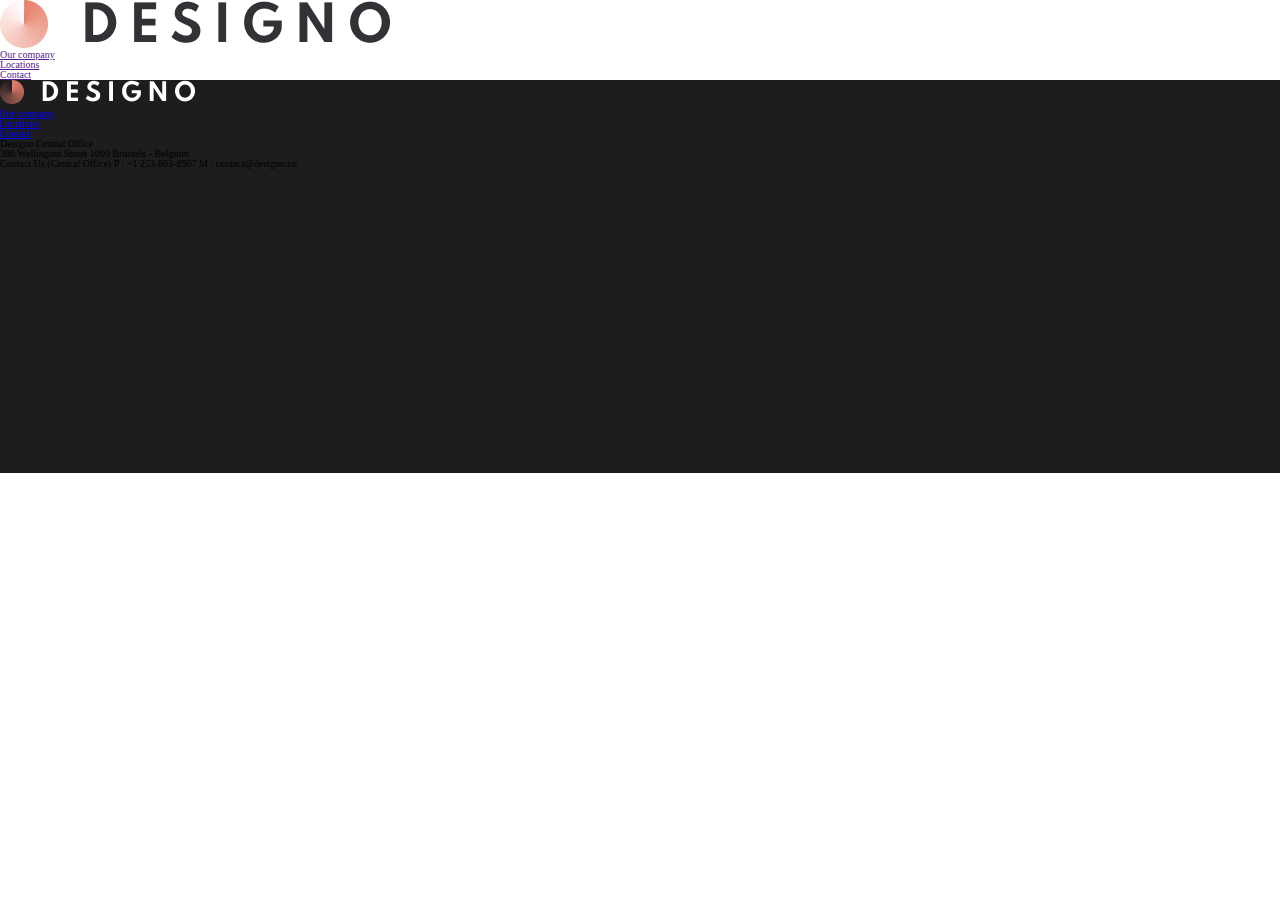
==== index.html @ c932a271 "Started header and footer" ====
<!DOCTYPE html>
<html lang="en">
<head>
    <meta charset="UTF-8">
    <meta http-equiv="X-UA-Compatible" content="IE=edge">
    <meta name="viewport" content="width=device-width, initial-scale=1.0">
    <link rel="stylesheet" href="/src/css/style.min.css">
    <title>Designo</title>
</head>
<body>
    <header class="header">
        <nav class="main-nav">
            <img src="src/img/logo_header.png" alt="Logo Designo">
            <ul class="main-nav-list">
                <li><a class="main-nav-link" href="">Our company</a></li>
                <li><a href="">Locations</a></li>
                <li><a href="">Contact</a></li>
            </ul>
        </nav>
        
    </header>

    <section></section>
    <section></section>

    <footer class="main-footer footer">
        <div class="footer__links">
            <figure><img class="footer__logo" src="/src/img/logo_footer.png" alt="Logo of designo"></figure>
            <nav class="footer__nav nav">
                <ul class="nav__list">
                    <li class="nav__items"><a class="nav__links" href="#">Our company</a></li>
                    <li class="nav__items"><a class="nav__links" href="#">Locations</a></li>
                    <li class="nav__items"><a class="nav__links" href="#">Contact</a></li>
                </ul>
            </nav>
        </div>
        <div class="footer__line"></div>
        <div class="footer__info info">
            <div class="info__adress adress">
                <p class="adress__bold">Designo Central Office</p>
                <p class="adress__name"> 
                    386 Wellington Street
                    1000 Brussels - Belgium
                </p>
            </div>
            <div class="info__contact contact">
                <p class="contact__bold"> 
                    Contact Us (Central Office)
                    P : +1 253-863-8967
                    M : contact@designo.co
                </p>
            </div>
        </div>
        <div class="footer_social">
            <nav class="social__nav nav"></nav>
                <ul class="nav_list">
                   
                </ul>
            
            
        </div> 



    </footer>
</body>
</html>
---- src/css/style.min.css ----
html,body,div,span,applet,object,iframe,h1,h2,h3,h4,h5,h6,p,blockquote,pre,a,abbr,acronym,address,big,cite,code,del,dfn,em,img,ins,kbd,q,s,samp,small,strike,strong,sub,sup,tt,var,b,u,i,center,dl,dt,dd,ol,ul,li,fieldset,form,label,legend,table,caption,tbody,tfoot,thead,tr,th,td,article,aside,canvas,details,embed,figure,figcaption,footer,header,hgroup,menu,nav,output,ruby,section,summary,time,mark,audio,video{margin:0;padding:0;border:0;font-size:100%;font:inherit;vertical-align:baseline}article,aside,details,figcaption,figure,footer,header,hgroup,menu,nav,section{display:block}body{line-height:1}ol,ul{list-style:none}blockquote,q{quotes:none}blockquote:before,blockquote:after,q:before,q:after{content:"";content:none}table{border-collapse:collapse;border-spacing:0}html{width:100vw;overflow:hidden;font-size:62.5%}.footer{background-color:#1d1c1e;width:100vw;height:393px}/*# sourceMappingURL=style.min.css.map */
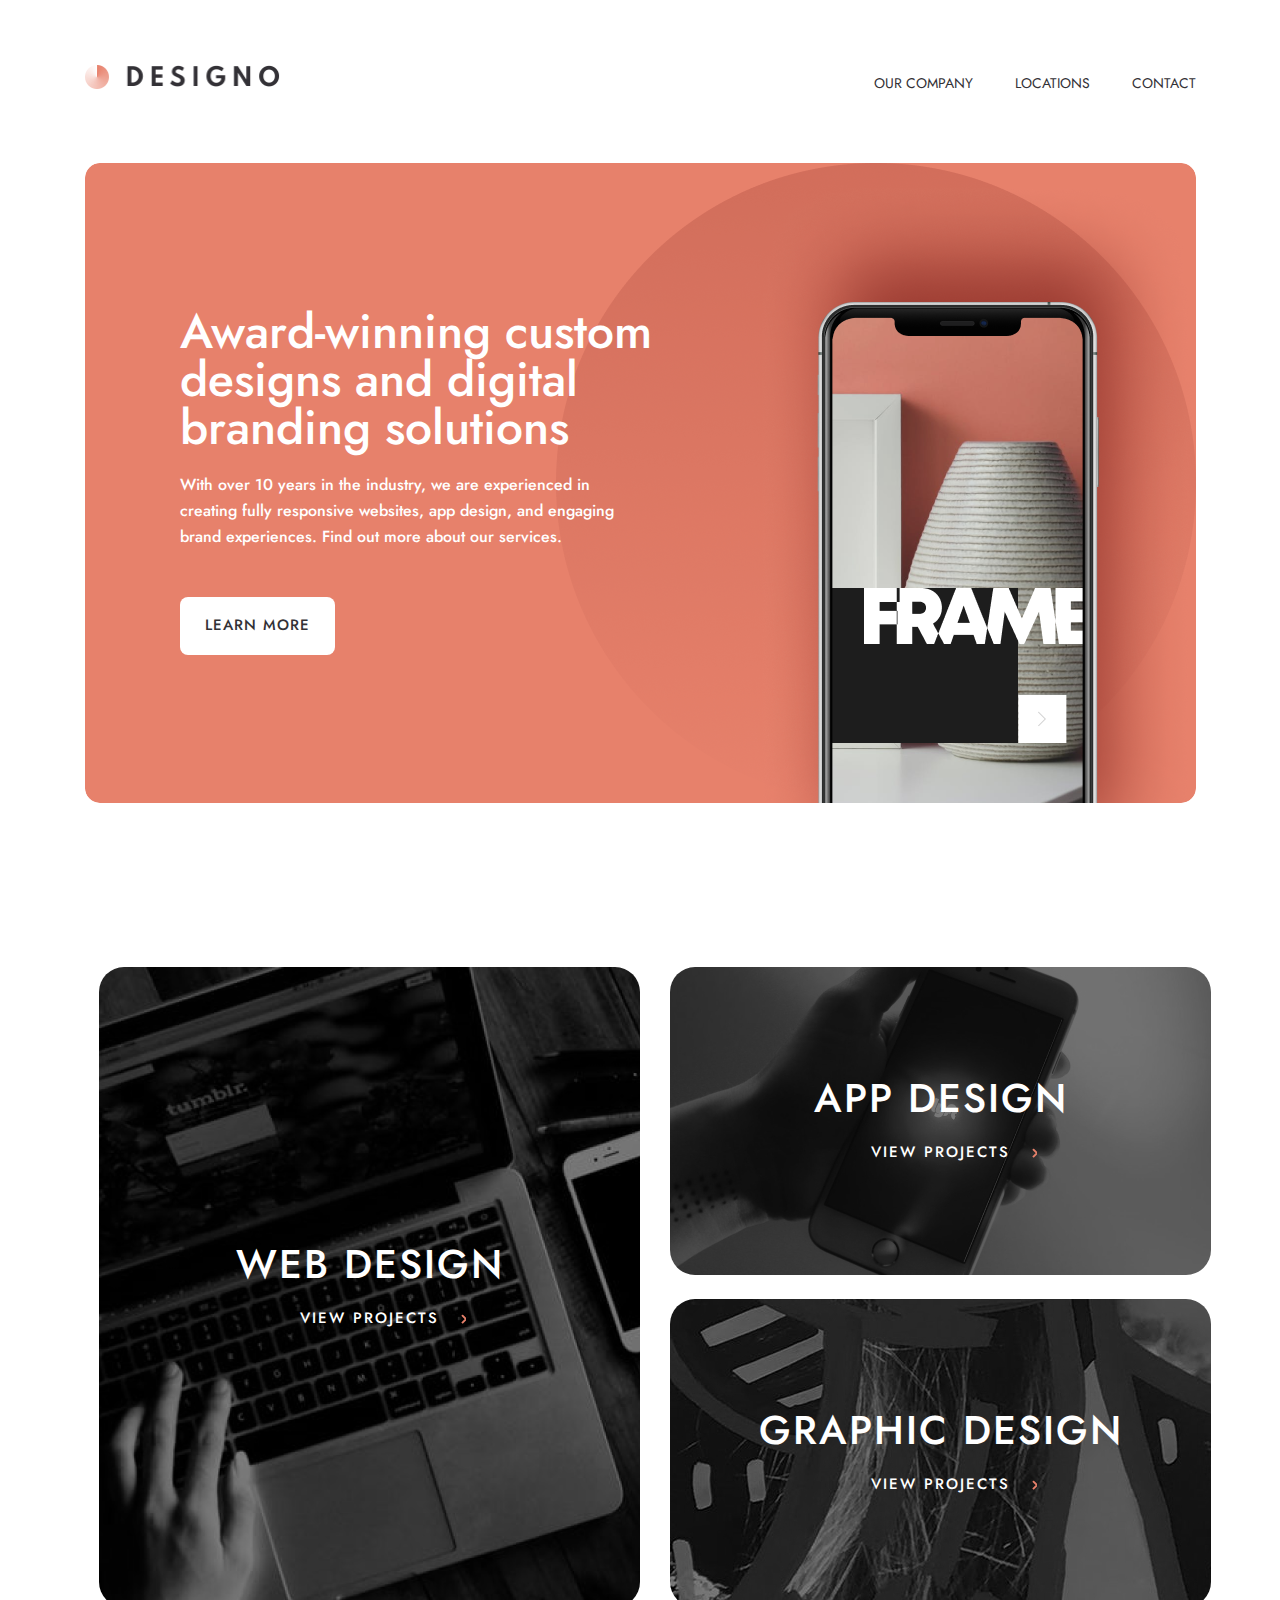
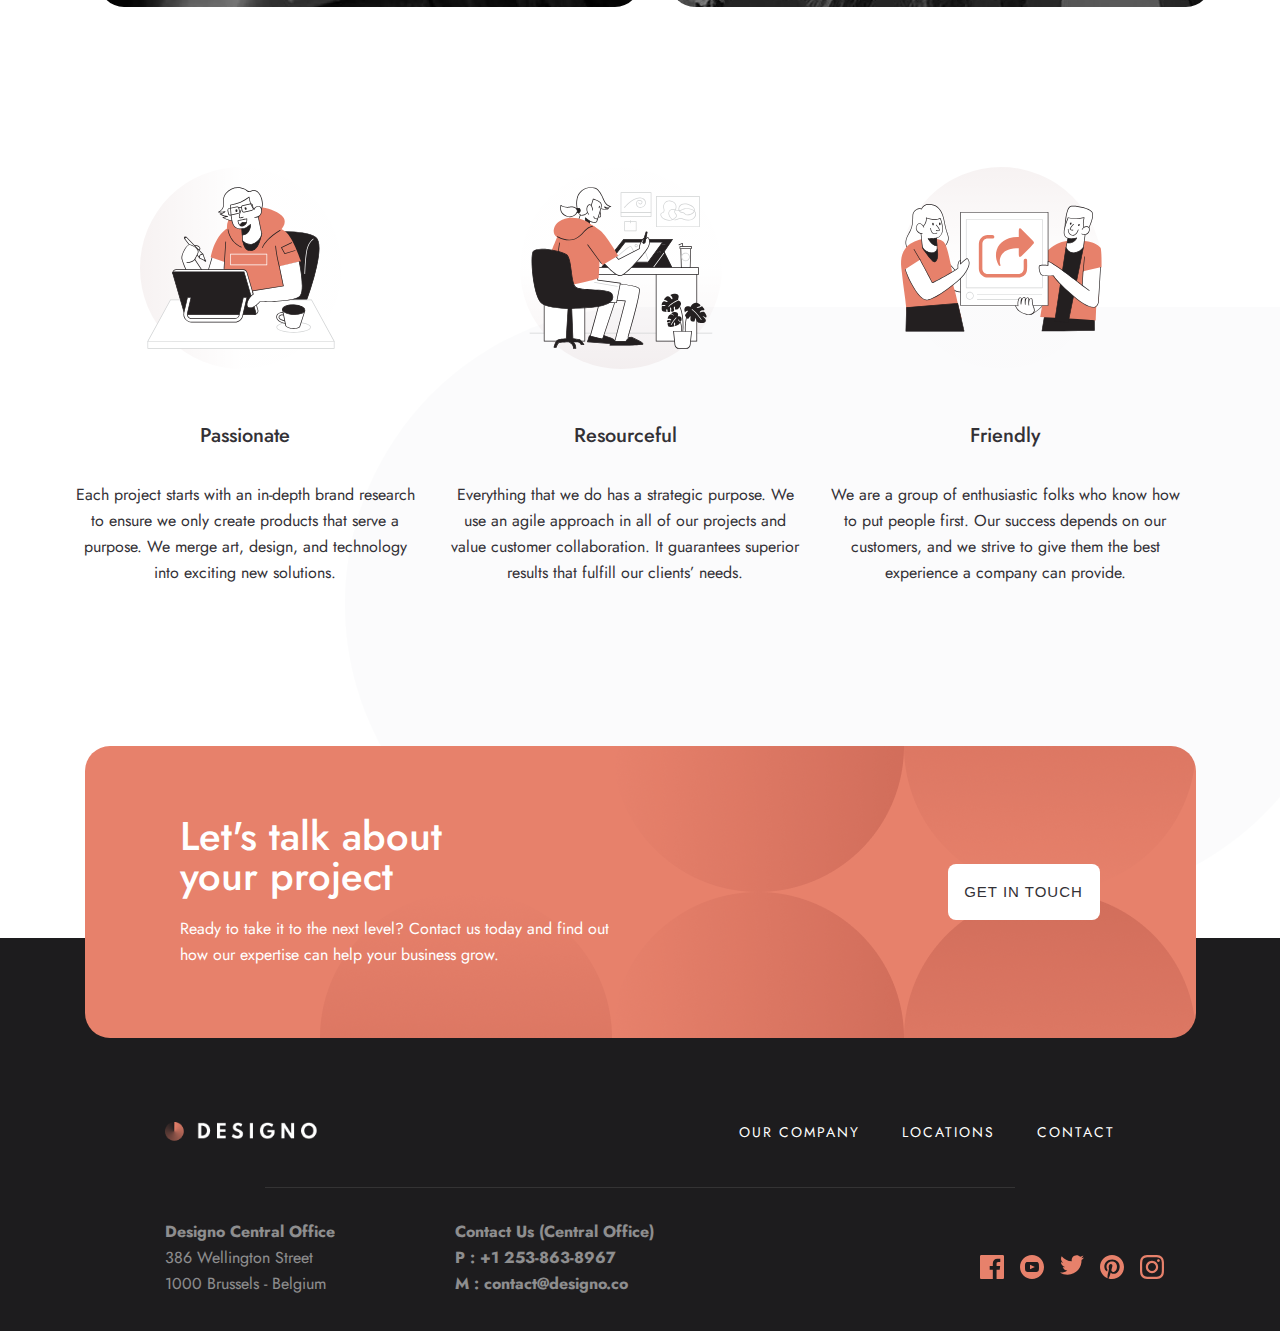
==== commit 07c84627: "Uploading project" ====
--- a/index.html
+++ b/index.html
@@ -1,67 +1,183 @@
 <!DOCTYPE html>
 <html lang="en">
+
 <head>
-    <meta charset="UTF-8">
-    <meta http-equiv="X-UA-Compatible" content="IE=edge">
-    <meta name="viewport" content="width=device-width, initial-scale=1.0">
-    <link rel="stylesheet" href="/src/css/style.min.css">
-    <title>Designo</title>
+  <meta charset="UTF-8" />
+  <meta http-equiv="X-UA-Compatible" content="IE=edge" />
+  <meta name="viewport" content="width=device-width, initial-scale=1.0" />
+  <link rel="stylesheet" href="src/css/index-style.min.css" />
+  <title>Designo</title>
 </head>
+
 <body>
-    <header class="header">
-        <nav class="main-nav">
-            <img src="src/img/logo_header.png" alt="Logo Designo">
-            <ul class="main-nav-list">
-                <li><a class="main-nav-link" href="">Our company</a></li>
-                <li><a href="">Locations</a></li>
-                <li><a href="">Contact</a></li>
-            </ul>
+  <!-- NAVIGATION -->
+  <nav class="main-nav">
+    <a href=""><img class="logo-header" src="src/img/global/logo_header.png" alt="Logo Designo" /></a>
+
+    <ul class="main-nav-list">
+      <li><a class="main-nav-link" href="about-us.html">Our company</a></li>
+      <li><a class="main-nav-link" href="locations.html">Locations</a></li>
+      <li><a class="main-nav-link" href="contact.html">Contact</a></li>
+    </ul>
+  </nav>
+
+  <!-- HEADER -->
+  <header class="header">
+    <div class="img-hero-box">
+      <img class="img-hero" src="index/src/img/header.png" alt="image of a phone" />
+
+      <div class="hero-text-box">
+        <h1 class="heading-primary">
+          Award-winning custom designs and digital branding solutions
+        </h1>
+        <p class="hero-description">
+          With over 10 years in the industry, we are experienced in creating
+          fully responsive websites, app design, and engaging brand
+          experiences. Find out more about our services.
+        </p>
+        <a class="btn" href="">Learn more</a>
+      </div>
+    </div>
+  </header>
+
+  <!-- SECTION GALLERY -->
+  <section class="section-gallery">
+    <article class="container">
+      <aside class="img-box img-box-one">
+        <a class="img-link" href="web-design.html">
+          <div class="maskin"></div>
+          <img src="index/src/img/web-design.png" alt="Web Design Photo">
+          <div class="img-text-box">
+            <h1 class="img-link-title">Web Design</h1>
+            <p class="img-link-text">View projects <img class="arrow-right" src="index/src/img/arrow.svg" alt="arrow">
+            </p>
+          </div>
+        </a>
+      </aside>
+
+      <aside class="img-box">
+        <a class="img-link" href="app-design.html">
+          <div class="maskin"></div>
+          <img src="index/src/img/app-design.jpg" alt="Web Design Photo">
+          <div class="img-text-box">
+            <h1 class="img-link-title">App Design</h1>
+            <p class="img-link-text">View projects <img class="arrow-right" src="index/src/img/arrow.svg" alt="arrow">
+            </p>
+          </div>
+        </a>
+      </aside>
+
+      <aside class="img-box">
+        <a class="img-link" href="">
+          <div class="maskin"></div>
+          <img src="index/src/img/graphic design.jpg" alt="Web Design Photo">
+          <div class="img-text-box">
+            <h1 class="img-link-title">Graphic Design</h1>
+            <p class="img-link-text">View projects
+              <img class="arrow-right" src="index/src/img/arrow.svg" alt="arrow">
+            </p>
+          </div>
+        </a>
+      </aside>
+    </article>
+  </section>
+
+  <!-- SECTION ARGUMENT -->
+  <section class="argument">
+    <div class="argument__one">
+      <figure><img class="argument__image" src="index/src/img/passionate.svg"></figure>
+      <h4 class="argument__title">Passionate</h4>
+      <p class="argument__text">
+        Each project starts with an in-depth brand research to ensure
+        we only create products that serve a purpose. We merge art, design,
+        and technology into exciting new solutions.
+      </p>
+    </div>
+    <div class="argument__two">
+      <figure><img class="argument__image" src="index/src/img/resourceful.svg"></figure>
+      <h4 class="argument__title">Resourceful</h4>
+      <p class="argument__text">
+        Everything that we do has a strategic purpose.
+        We use an agile approach in all of our projects and value
+        customer collaboration. It guarantees superior results that
+        fulfill our clients’ needs.
+      </p>
+    </div>
+    <div class="argument__three">
+      <figure><img class="argument__image" src="index/src/img/friendly.svg"></figure>
+      <h4 class="argument__title">Friendly</h4>
+      <p class="argument__text">
+        We are a group of enthusiastic folks who know how to put people first.
+        Our success depends on our customers, and we strive to give them the best
+        experience a company can provide.
+      </p>
+    </div>
+    <figure><img class="argument__bg-shape" src="index/src/img/shape.svg" alt="background shapes"></figure>
+  </section>
+
+  <!-- SECTION FOOTER -->
+
+  <footer class="main-footer footer">
+    <section class="footer__block block">
+      <div class="block__textarea">
+        <h4 class="block__title">Let's talk about your project</h4>
+        <p class="block__text">Ready to take it to the next level? Contact us today and find out how our
+          expertise can help your business grow.</p>
+      </div>
+      <div class="block__buttonarea">
+        <button class="block__button">Get in touch</button>
+      </div>
+    </section>
+    <section class="footer__footer">
+      <div class="footer__links">
+        <a href="index.html">
+          <figure><img class="footer__logo" src="src/img/global/logo_footer.png" alt="Logo of designo">
+          </figure>
+        </a>
+        <nav class="footer__nav nav">
+          <ul class="nav__list">
+            <li class="nav__items"><a class="nav__links" href="about-us.html">Our company</a></li>
+            <li class="nav__items"><a class="nav__links" href="locations.html">Locations</a></li>
+            <li class="nav__items"><a class="nav__links" href="contact.html">Contact</a></li>
+          </ul>
         </nav>
-        
-    </header>
+      </div>
+      <div class="footer__line"></div>
+      <section class="footer__info info">
+        <div class="info__adress adress">
+          <p class="adress__bold bold">Designo Central Office</p>
+          <p class="adress__name">
+            386 Wellington Street <br>
+            1000 Brussels - Belgium
+          </p>
+        </div>
+        <div class="info__contact contact">
+          <p class="contact__bold">
+            Contact Us (Central Office) <br>
+            P : <a class="contact__link" href="tel: +1253-863-8967">+1 253-863-8967</a><br>
+            M : <a class="contact__link" href="mailto: ">contact@designo.co</a>
+          </p>
+        </div>
+      </section>
+      <section class="footer__social">
+        <nav class="footer__social social">
+          <ul class="social__list">
+            <li class="social__items"><a class="social__links" href="#"><img class="social__image"
+                  src="src/img/global/icon/facebook.svg"></a></li>
+            <li class="social__items"><a class="social__links" href="#"><img class="social__image"
+                  src="src/img/global/icon/youtube.svg"></a></li>
+            <li class="social__items"><a class="social__links" href="#"><img class="social__image"
+                  src="src/img/global/icon/twitter.svg"></a></li>
+            <li class="social__items"><a class="social__links" href="#"><img class="social__image"
+                  src="src/img/global/icon/printerest.svg"></a></li>
+            <li class="social__items"><a class="social__links" href="#"><img class="social__image"
+                  src="src/img/global/icon/instagram.svg"></a></li>
+          </ul>
+        </nav>
+      </section>
+    </section>
+    </div>
+  </footer>
+</body>
 
-    <section></section>
-    <section></section>
-
-    <footer class="main-footer footer">
-        <div class="footer__links">
-            <figure><img class="footer__logo" src="/src/img/logo_footer.png" alt="Logo of designo"></figure>
-            <nav class="footer__nav nav">
-                <ul class="nav__list">
-                    <li class="nav__items"><a class="nav__links" href="#">Our company</a></li>
-                    <li class="nav__items"><a class="nav__links" href="#">Locations</a></li>
-                    <li class="nav__items"><a class="nav__links" href="#">Contact</a></li>
-                </ul>
-            </nav>
-        </div>
-        <div class="footer__line"></div>
-        <div class="footer__info info">
-            <div class="info__adress adress">
-                <p class="adress__bold">Designo Central Office</p>
-                <p class="adress__name"> 
-                    386 Wellington Street
-                    1000 Brussels - Belgium
-                </p>
-            </div>
-            <div class="info__contact contact">
-                <p class="contact__bold"> 
-                    Contact Us (Central Office)
-                    P : +1 253-863-8967
-                    M : contact@designo.co
-                </p>
-            </div>
-        </div>
-        <div class="footer_social">
-            <nav class="social__nav nav"></nav>
-                <ul class="nav_list">
-                   
-                </ul>
-            
-            
-        </div> 
-
-
-
-    </footer>
-</body>
 </html>--- a/src/css/index-style.min.css
+++ b/src/css/index-style.min.css
@@ -0,0 +1 @@
+@import"https://fonts.googleapis.com/css2?family=Jost:ital,wght@0,100;0,200;0,300;0,400;0,500;0,600;0,700;0,800;0,900;1,100;1,200;1,300;1,400;1,500;1,600;1,700;1,800;1,900&display=swap";.main-nav{max-width:111.1rem;display:-webkit-box;display:-ms-flexbox;display:flex;-webkit-box-pack:justify;-ms-flex-pack:justify;justify-content:space-between;margin:auto;margin-top:6.5rem;margin-bottom:7rem}.main-nav .logo-header{width:19.5rem}.main-nav .main-nav-list{display:-webkit-box;display:-ms-flexbox;display:flex;gap:4.2rem;-webkit-box-align:end;-ms-flex-align:end;align-items:flex-end;list-style:none}.main-nav .main-nav-list .main-nav-link:link,.main-nav .main-nav-list .main-nav-link:active,.main-nav .main-nav-list .main-nav-link:visited{font-size:1.4rem;color:#333136;text-decoration:none;text-transform:uppercase;position:relative}.main-nav .main-nav-list .main-nav-link:link::after,.main-nav .main-nav-list .main-nav-link:active::after,.main-nav .main-nav-list .main-nav-link:visited::after{content:"";position:absolute;bottom:0;left:0;width:100%;height:1px;-webkit-transform:scaleX(0);transform:scaleX(0);-webkit-transition:-webkit-transform .4s ease;transition:-webkit-transform .4s ease;transition:transform .4s ease;transition:transform .4s ease, -webkit-transform .4s ease;-webkit-transform-origin:bottom right;transform-origin:bottom right;background-color:#333136}.main-nav .main-nav-list .main-nav-link:link:hover::after,.main-nav .main-nav-list .main-nav-link:active:hover::after,.main-nav .main-nav-list .main-nav-link:visited:hover::after{-webkit-transform-origin:bottom left;transform-origin:bottom left;-webkit-transform:scaleX(1);transform:scaleX(1)}.header{margin-bottom:16rem}.header .img-hero-box{width:111.1rem;margin:auto;position:relative}.header .img-hero-box .img-hero{width:111.1rem;margin:auto;border-radius:15px}.header .img-hero-box .hero-text-box{position:absolute;max-width:54rem;height:16.5rem;top:145px;left:95px;font-size:4.8rem;font-weight:500;line-height:4.8rem;color:#fff;margin-bottom:2.2rem}.header .img-hero-box .hero-text-box .heading-primary{font-size:4.8rem;font-weight:500;line-height:4.8rem;margin-bottom:2rem}.header .img-hero-box .hero-text-box .hero-description{font-size:1.6rem;line-height:2.6rem;color:#fff;margin-bottom:4rem;max-width:44.5rem}.header .img-hero-box .hero-text-box .btn:link,.header .img-hero-box .hero-text-box .btn:visited,.header .img-hero-box .hero-text-box .btn:active{display:inline-block;font-size:1.5rem;font-weight:500;line-height:2.168rem;letter-spacing:1px;padding:1.8rem 2.5rem;background-color:#fff;border-radius:8px;text-decoration:none;color:#333136;text-transform:uppercase;-webkit-transition:all .3s;transition:all .3s}.header .img-hero-box .hero-text-box .btn:link:hover,.header .img-hero-box .hero-text-box .btn:visited:hover,.header .img-hero-box .hero-text-box .btn:active:hover{color:#fff;background-color:#ffad9b}html{font-size:62.5%}.section-gallery{margin-bottom:16rem}.maskin{width:54.1rem;height:30.8rem;position:absolute;overflow:hidden;top:0;left:0;opacity:0;overflow:visible;border:260px solid rgba(231,129,107,.5);border-radius:25px;-webkit-box-sizing:border-box;box-sizing:border-box}.container{width:108.2rem;margin:auto;display:grid;grid-template-columns:1fr 1fr;grid-template-rows:1fr 1fr;-webkit-column-gap:3rem;-moz-column-gap:3rem;column-gap:3rem;row-gap:2.4rem;-webkit-box-align:center;-ms-flex-align:center;align-items:center}.container .img-box-one{grid-row:1/3;width:54.1rem;height:64rem;overflow:hidden;border-radius:25px}.img-box{position:relative;width:54.1rem;height:30.8rem;overflow:hidden;border-radius:25px}.img-box .img-link:link:hover .maskin,.img-box .img-link:active:hover .maskin,.img-box .img-link:active:hover .maskin{width:54.1rem;height:30.8rem;position:absolute;overflow:hidden;top:0;left:0;opacity:1;overflow:visible;border:500px solid rgba(231,129,107,.5);border-radius:25px;-webkit-box-sizing:border-box;box-sizing:border-box;-webkit-transition:all .4s ease-in-out;transition:all .4s ease-in-out}.img-box .img-link:link .img-text-box,.img-box .img-link:active .img-text-box,.img-box .img-link:active .img-text-box{position:absolute;top:50%;left:50%;-webkit-transform:translate(-50%, -50%);transform:translate(-50%, -50%)}.img-link-title{font-size:4rem;font-weight:500;line-height:4rem;letter-spacing:2px;color:#fff;text-align:center;text-transform:uppercase;margin-bottom:2.4rem;width:40rem}.img-link-text{font-size:1.5rem;font-weight:500;line-height:2.168rem;letter-spacing:2px;color:#fff;text-align:center;text-transform:uppercase;position:relative}.img-link-text .arrow-right{position:absolute;top:6px;right:26%}.argument{position:relative;z-index:1;display:-webkit-box;display:-ms-flexbox;display:flex;-webkit-box-orient:horizontal;-webkit-box-direction:normal;-ms-flex-direction:row;flex-direction:row;-webkit-box-pack:center;-ms-flex-pack:center;justify-content:center;gap:3rem}.argument__image{position:relative;z-index:1;width:20.2rem;margin:0px 0px 4.8rem 7rem}.argument__title{position:relative;z-index:1;font-weight:500;font-size:2rem;text-align:center;color:#333136;margin-bottom:3.2rem}.argument__text{position:relative;z-index:1;max-width:35rem;text-align:center;font-weight:400;font-size:1.6rem;line-height:2.6rem;color:#333136;margin-bottom:16rem}.argument__bg-shape{position:absolute;-webkit-transform:rotate(-180deg);transform:rotate(-180deg);width:100.6rem;height:59.4rem;left:345px;top:14rem;opacity:.5;mix-blend-mode:normal}.footer{width:100vw}.footer .block{position:relative;z-index:1;background-image:url("../../src/img/global/footer.png");background-position:center;background-size:cover;max-width:111.1rem;height:29.2rem;margin:0 auto;border-radius:25px;display:-webkit-box;display:-ms-flexbox;display:flex;-webkit-box-orient:horizontal;-webkit-box-direction:normal;-ms-flex-direction:row;flex-direction:row;-webkit-box-align:center;-ms-flex-align:center;align-items:center}.footer .block__textarea{display:-webkit-box;display:-ms-flexbox;display:flex;-webkit-box-orient:vertical;-webkit-box-direction:normal;-ms-flex-direction:column;flex-direction:column;-webkit-box-pack:center;-ms-flex-pack:center;justify-content:center;gap:2rem;margin-left:9.5rem;margin-right:30.9rem}.footer .block__title{max-width:26.8rem;font-weight:500;font-size:4rem;line-height:4rem;color:#fff}.footer .block__text{width:45.9rem;max-height:5.2rem;font-weight:400;font-size:1.6rem;line-height:2.6rem;color:#fff}.footer .block__button{width:15.2rem;height:5.6rem;background:#fff;border-radius:8px;border:none;font-weight:500;font-size:1.5rem;color:#333136;text-transform:uppercase;letter-spacing:.1rem}.footer .block__button:hover{background:rgba(255,255,255,.5);color:#fff;cursor:pointer}.footer__footer{position:absolute;background-color:#1d1c1e;width:100vw;height:39.3rem;margin-top:-10rem}.footer__links{display:-webkit-box;display:-ms-flexbox;display:flex;-webkit-box-orient:horizontal;-webkit-box-direction:normal;-ms-flex-direction:row;flex-direction:row;-webkit-box-pack:justify;-ms-flex-pack:justify;justify-content:space-between;max-width:101.1rem;margin:4rem 16.5rem;padding-top:14.4rem}.footer__logo{width:15.7rem}.footer__line{border-top:1px solid #fff;opacity:.1;width:75rem;margin:0 auto;margin-bottom:3.1rem}.footer .nav__list{display:-webkit-box;display:-ms-flexbox;display:flex;-webkit-box-orient:horizontal;-webkit-box-direction:normal;-ms-flex-direction:row;flex-direction:row;gap:4.2rem;list-style:none}.footer .nav__links{color:#fff;font-size:1.4rem;letter-spacing:2px;text-transform:uppercase;-webkit-text-decoration-line:none;text-decoration-line:none}.footer .nav__links:hover{-webkit-text-decoration-line:underline;text-decoration-line:underline;-webkit-text-decoration-color:rgba(255,255,255,.2);text-decoration-color:rgba(255,255,255,.2)}.footer .info{display:-webkit-box;display:-ms-flexbox;display:flex;-webkit-box-orient:horizontal;-webkit-box-direction:normal;-ms-flex-direction:row;flex-direction:row;gap:12rem;max-width:101.1rem;margin:0px 16.5rem}.footer .info__adress{color:#fff;opacity:.5;font-size:1.6rem;line-height:2.6rem;max-width:35rem}.footer .info__adress .bold{font-weight:700}.footer .info__contact{color:#fff;opacity:.5;font-size:1.6rem;line-height:2.6rem;font-weight:700;max-width:35rem}.footer .contact__link{text-decoration:none;color:#fff}.footer .social__list{display:-webkit-box;display:-ms-flexbox;display:flex;-webkit-box-orient:horizontal;-webkit-box-direction:normal;-ms-flex-direction:row;flex-direction:row;gap:1.6rem;-webkit-box-pack:end;-ms-flex-pack:end;justify-content:flex-end;margin:0px 11.6rem 7.2rem 0px;position:relative;bottom:4.2rem;list-style:none}.footer .social__links:hover{-webkit-filter:brightness(0) saturate(100%) invert(69%) sepia(67%) saturate(338%) hue-rotate(318deg) brightness(100%) contrast(102%);filter:brightness(0) saturate(100%) invert(69%) sepia(67%) saturate(338%) hue-rotate(318deg) brightness(100%) contrast(102%)}*{margin:0;padding:0;-webkit-box-sizing:border-box;box-sizing:border-box}html{width:100vw;overflow-x:hidden;overflow-y:scroll;font-size:62.5%;font-family:"Jost",sans-serif}a{text-decoration:none}/*# sourceMappingURL=index-style.min.css.map */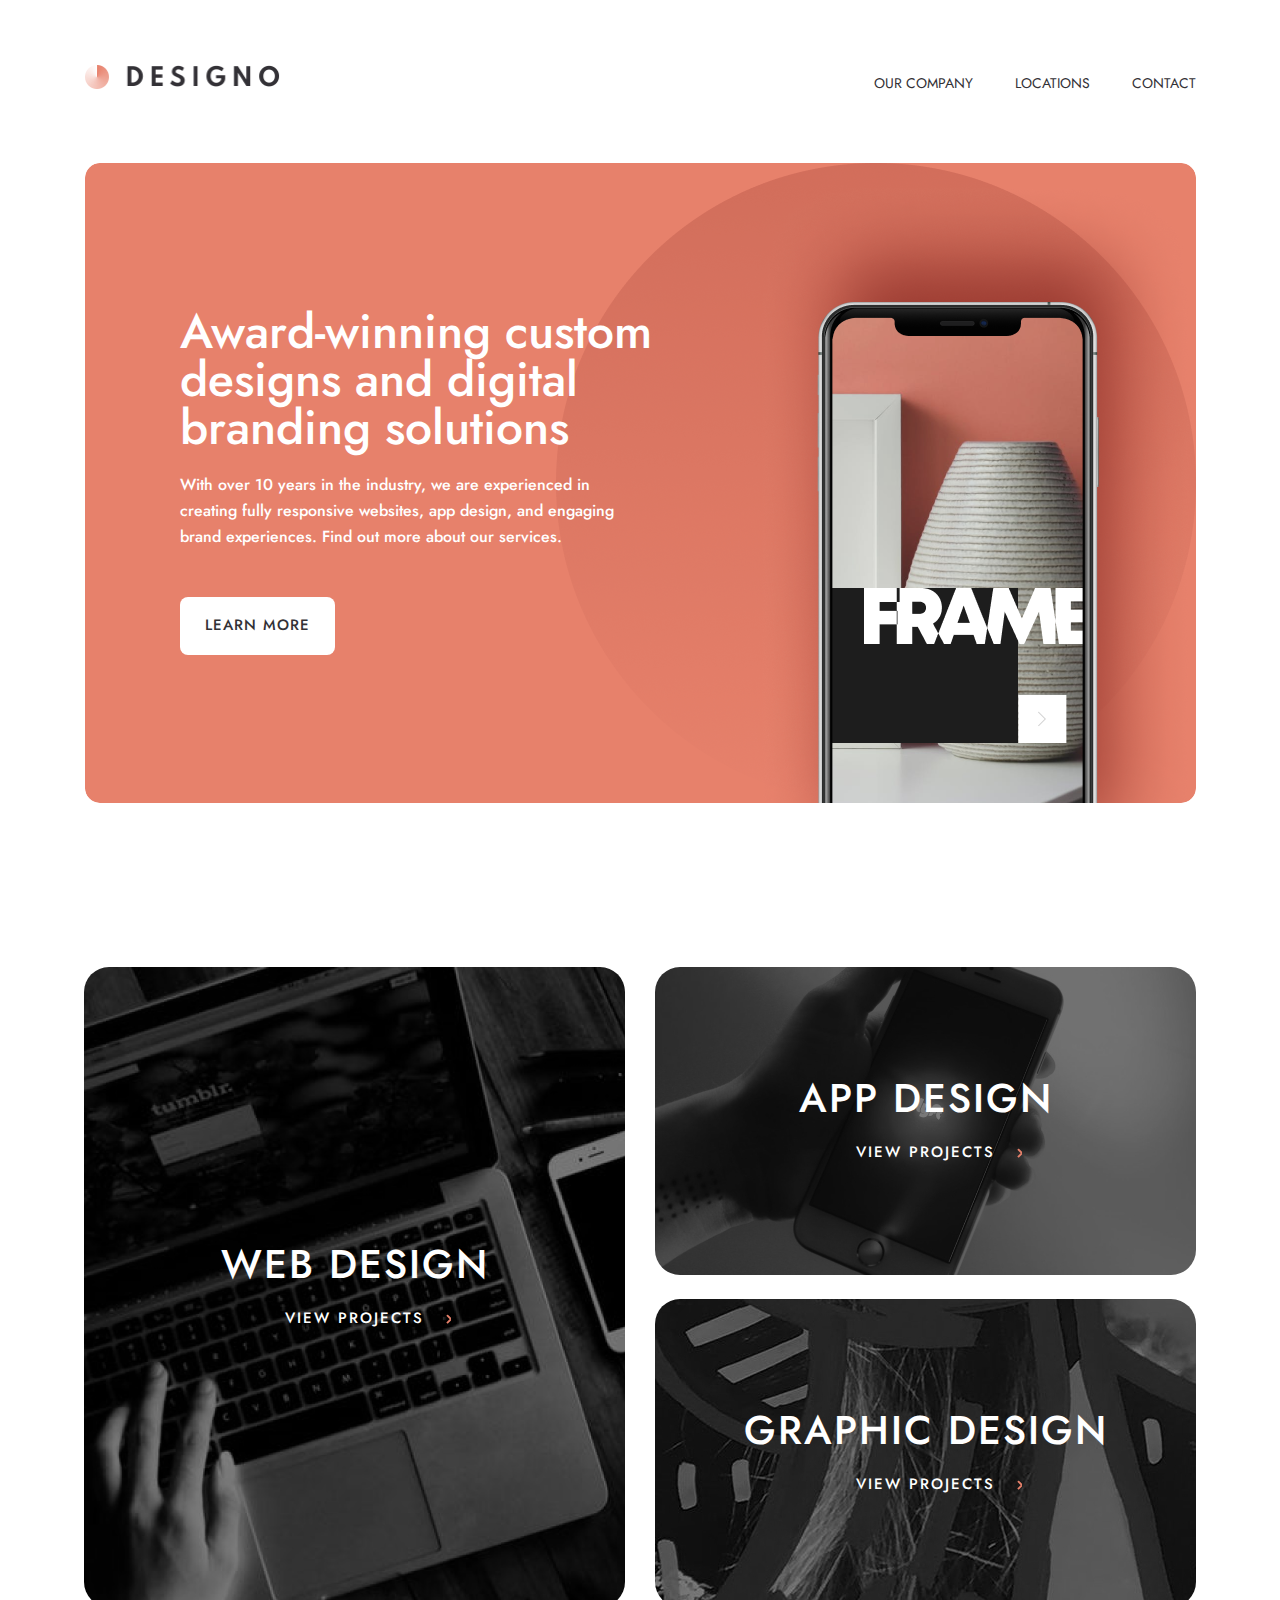
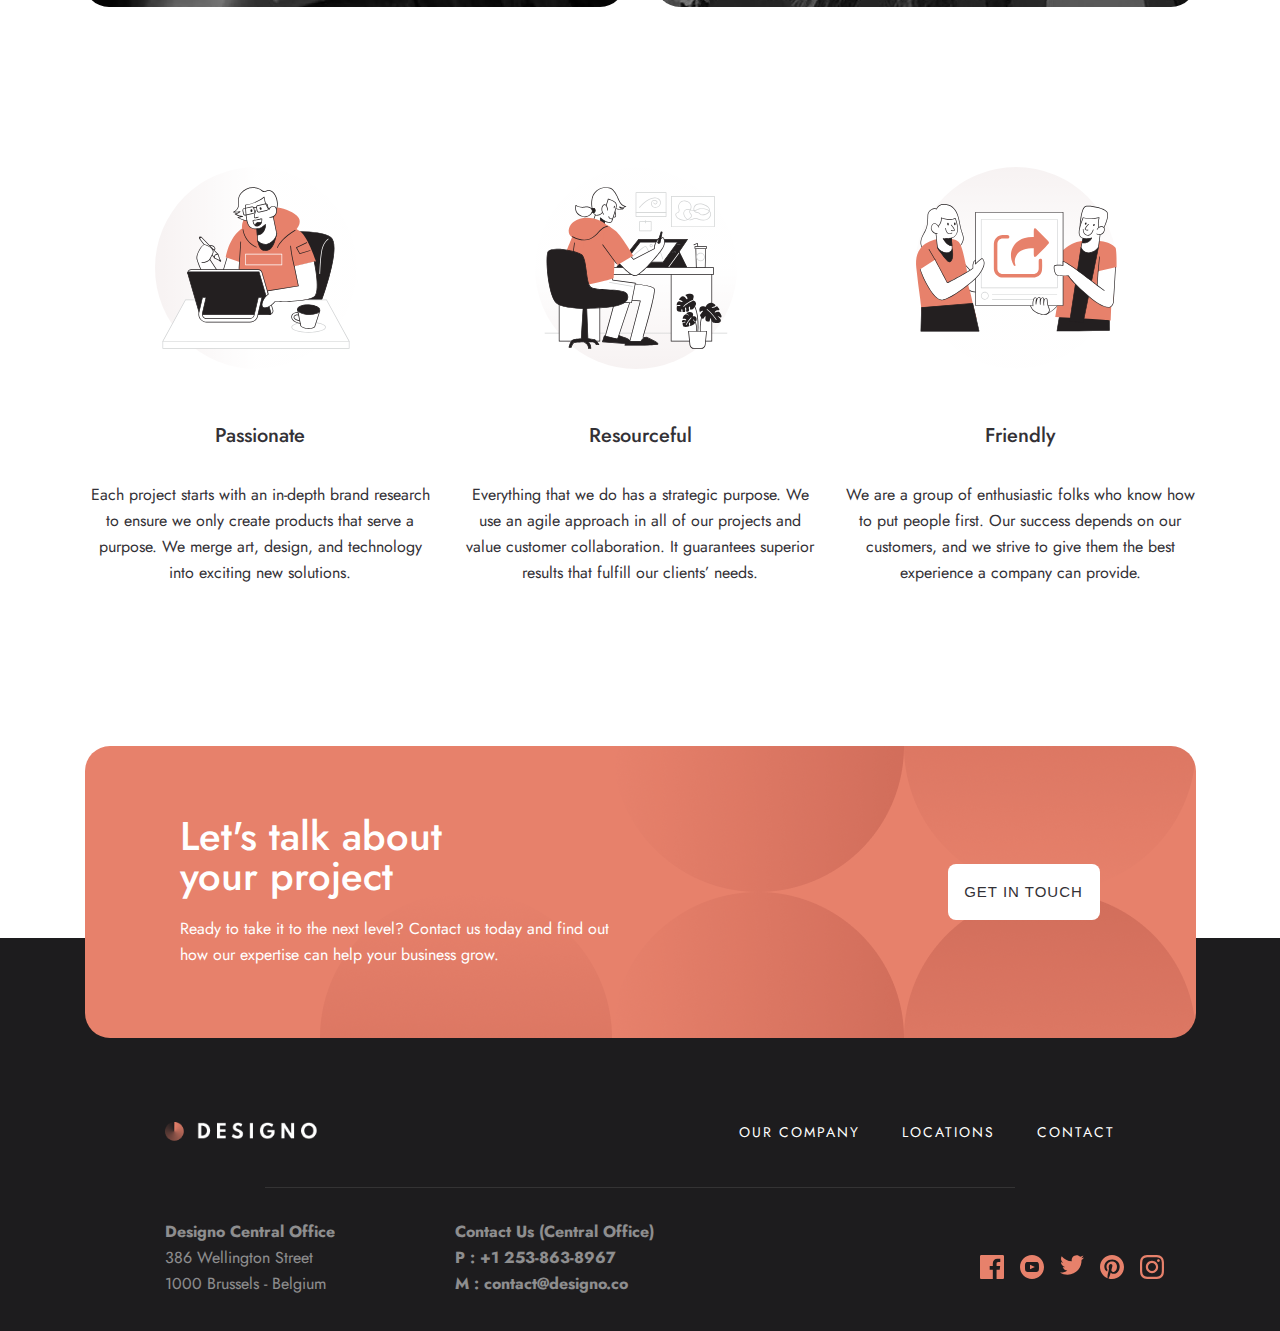
==== commit b035a8d1: "Removing cette forme qui nous fait chier" ====
--- a/index.html
+++ b/index.html
@@ -5,7 +5,7 @@
   <meta charset="UTF-8" />
   <meta http-equiv="X-UA-Compatible" content="IE=edge" />
   <meta name="viewport" content="width=device-width, initial-scale=1.0" />
-  <link rel="stylesheet" href="src/css/index-style.min.css" />
+  <link rel="stylesheet" href="././src/css/index-style.min.css">
   <title>Designo</title>
 </head>
 
@@ -112,7 +112,7 @@
         experience a company can provide.
       </p>
     </div>
-    <figure><img class="argument__bg-shape" src="index/src/img/shape.svg" alt="background shapes"></figure>
+    <!-- <figure><img class="argument__bg-shape" src="index/src/img/shape.svg" alt="background shapes"></figure> -->
   </section>
 
   <!-- SECTION FOOTER -->
--- a/src/css/index-style.min.css
+++ b/src/css/index-style.min.css
@@ -1 +1 @@
-@import"https://fonts.googleapis.com/css2?family=Jost:ital,wght@0,100;0,200;0,300;0,400;0,500;0,600;0,700;0,800;0,900;1,100;1,200;1,300;1,400;1,500;1,600;1,700;1,800;1,900&display=swap";.main-nav{max-width:111.1rem;display:-webkit-box;display:-ms-flexbox;display:flex;-webkit-box-pack:justify;-ms-flex-pack:justify;justify-content:space-between;margin:auto;margin-top:6.5rem;margin-bottom:7rem}.main-nav .logo-header{width:19.5rem}.main-nav .main-nav-list{display:-webkit-box;display:-ms-flexbox;display:flex;gap:4.2rem;-webkit-box-align:end;-ms-flex-align:end;align-items:flex-end;list-style:none}.main-nav .main-nav-list .main-nav-link:link,.main-nav .main-nav-list .main-nav-link:active,.main-nav .main-nav-list .main-nav-link:visited{font-size:1.4rem;color:#333136;text-decoration:none;text-transform:uppercase;position:relative}.main-nav .main-nav-list .main-nav-link:link::after,.main-nav .main-nav-list .main-nav-link:active::after,.main-nav .main-nav-list .main-nav-link:visited::after{content:"";position:absolute;bottom:0;left:0;width:100%;height:1px;-webkit-transform:scaleX(0);transform:scaleX(0);-webkit-transition:-webkit-transform .4s ease;transition:-webkit-transform .4s ease;transition:transform .4s ease;transition:transform .4s ease, -webkit-transform .4s ease;-webkit-transform-origin:bottom right;transform-origin:bottom right;background-color:#333136}.main-nav .main-nav-list .main-nav-link:link:hover::after,.main-nav .main-nav-list .main-nav-link:active:hover::after,.main-nav .main-nav-list .main-nav-link:visited:hover::after{-webkit-transform-origin:bottom left;transform-origin:bottom left;-webkit-transform:scaleX(1);transform:scaleX(1)}.header{margin-bottom:16rem}.header .img-hero-box{width:111.1rem;margin:auto;position:relative}.header .img-hero-box .img-hero{width:111.1rem;margin:auto;border-radius:15px}.header .img-hero-box .hero-text-box{position:absolute;max-width:54rem;height:16.5rem;top:145px;left:95px;font-size:4.8rem;font-weight:500;line-height:4.8rem;color:#fff;margin-bottom:2.2rem}.header .img-hero-box .hero-text-box .heading-primary{font-size:4.8rem;font-weight:500;line-height:4.8rem;margin-bottom:2rem}.header .img-hero-box .hero-text-box .hero-description{font-size:1.6rem;line-height:2.6rem;color:#fff;margin-bottom:4rem;max-width:44.5rem}.header .img-hero-box .hero-text-box .btn:link,.header .img-hero-box .hero-text-box .btn:visited,.header .img-hero-box .hero-text-box .btn:active{display:inline-block;font-size:1.5rem;font-weight:500;line-height:2.168rem;letter-spacing:1px;padding:1.8rem 2.5rem;background-color:#fff;border-radius:8px;text-decoration:none;color:#333136;text-transform:uppercase;-webkit-transition:all .3s;transition:all .3s}.header .img-hero-box .hero-text-box .btn:link:hover,.header .img-hero-box .hero-text-box .btn:visited:hover,.header .img-hero-box .hero-text-box .btn:active:hover{color:#fff;background-color:#ffad9b}html{font-size:62.5%}.section-gallery{margin-bottom:16rem}.maskin{width:54.1rem;height:30.8rem;position:absolute;overflow:hidden;top:0;left:0;opacity:0;overflow:visible;border:260px solid rgba(231,129,107,.5);border-radius:25px;-webkit-box-sizing:border-box;box-sizing:border-box}.container{width:108.2rem;margin:auto;display:grid;grid-template-columns:1fr 1fr;grid-template-rows:1fr 1fr;-webkit-column-gap:3rem;-moz-column-gap:3rem;column-gap:3rem;row-gap:2.4rem;-webkit-box-align:center;-ms-flex-align:center;align-items:center}.container .img-box-one{grid-row:1/3;width:54.1rem;height:64rem;overflow:hidden;border-radius:25px}.img-box{position:relative;width:54.1rem;height:30.8rem;overflow:hidden;border-radius:25px}.img-box .img-link:link:hover .maskin,.img-box .img-link:active:hover .maskin,.img-box .img-link:active:hover .maskin{width:54.1rem;height:30.8rem;position:absolute;overflow:hidden;top:0;left:0;opacity:1;overflow:visible;border:500px solid rgba(231,129,107,.5);border-radius:25px;-webkit-box-sizing:border-box;box-sizing:border-box;-webkit-transition:all .4s ease-in-out;transition:all .4s ease-in-out}.img-box .img-link:link .img-text-box,.img-box .img-link:active .img-text-box,.img-box .img-link:active .img-text-box{position:absolute;top:50%;left:50%;-webkit-transform:translate(-50%, -50%);transform:translate(-50%, -50%)}.img-link-title{font-size:4rem;font-weight:500;line-height:4rem;letter-spacing:2px;color:#fff;text-align:center;text-transform:uppercase;margin-bottom:2.4rem;width:40rem}.img-link-text{font-size:1.5rem;font-weight:500;line-height:2.168rem;letter-spacing:2px;color:#fff;text-align:center;text-transform:uppercase;position:relative}.img-link-text .arrow-right{position:absolute;top:6px;right:26%}.argument{position:relative;z-index:1;display:-webkit-box;display:-ms-flexbox;display:flex;-webkit-box-orient:horizontal;-webkit-box-direction:normal;-ms-flex-direction:row;flex-direction:row;-webkit-box-pack:center;-ms-flex-pack:center;justify-content:center;gap:3rem}.argument__image{position:relative;z-index:1;width:20.2rem;margin:0px 0px 4.8rem 7rem}.argument__title{position:relative;z-index:1;font-weight:500;font-size:2rem;text-align:center;color:#333136;margin-bottom:3.2rem}.argument__text{position:relative;z-index:1;max-width:35rem;text-align:center;font-weight:400;font-size:1.6rem;line-height:2.6rem;color:#333136;margin-bottom:16rem}.argument__bg-shape{position:absolute;-webkit-transform:rotate(-180deg);transform:rotate(-180deg);width:100.6rem;height:59.4rem;left:345px;top:14rem;opacity:.5;mix-blend-mode:normal}.footer{width:100vw}.footer .block{position:relative;z-index:1;background-image:url("../../src/img/global/footer.png");background-position:center;background-size:cover;max-width:111.1rem;height:29.2rem;margin:0 auto;border-radius:25px;display:-webkit-box;display:-ms-flexbox;display:flex;-webkit-box-orient:horizontal;-webkit-box-direction:normal;-ms-flex-direction:row;flex-direction:row;-webkit-box-align:center;-ms-flex-align:center;align-items:center}.footer .block__textarea{display:-webkit-box;display:-ms-flexbox;display:flex;-webkit-box-orient:vertical;-webkit-box-direction:normal;-ms-flex-direction:column;flex-direction:column;-webkit-box-pack:center;-ms-flex-pack:center;justify-content:center;gap:2rem;margin-left:9.5rem;margin-right:30.9rem}.footer .block__title{max-width:26.8rem;font-weight:500;font-size:4rem;line-height:4rem;color:#fff}.footer .block__text{width:45.9rem;max-height:5.2rem;font-weight:400;font-size:1.6rem;line-height:2.6rem;color:#fff}.footer .block__button{width:15.2rem;height:5.6rem;background:#fff;border-radius:8px;border:none;font-weight:500;font-size:1.5rem;color:#333136;text-transform:uppercase;letter-spacing:.1rem}.footer .block__button:hover{background:rgba(255,255,255,.5);color:#fff;cursor:pointer}.footer__footer{position:absolute;background-color:#1d1c1e;width:100vw;height:39.3rem;margin-top:-10rem}.footer__links{display:-webkit-box;display:-ms-flexbox;display:flex;-webkit-box-orient:horizontal;-webkit-box-direction:normal;-ms-flex-direction:row;flex-direction:row;-webkit-box-pack:justify;-ms-flex-pack:justify;justify-content:space-between;max-width:101.1rem;margin:4rem 16.5rem;padding-top:14.4rem}.footer__logo{width:15.7rem}.footer__line{border-top:1px solid #fff;opacity:.1;width:75rem;margin:0 auto;margin-bottom:3.1rem}.footer .nav__list{display:-webkit-box;display:-ms-flexbox;display:flex;-webkit-box-orient:horizontal;-webkit-box-direction:normal;-ms-flex-direction:row;flex-direction:row;gap:4.2rem;list-style:none}.footer .nav__links{color:#fff;font-size:1.4rem;letter-spacing:2px;text-transform:uppercase;-webkit-text-decoration-line:none;text-decoration-line:none}.footer .nav__links:hover{-webkit-text-decoration-line:underline;text-decoration-line:underline;-webkit-text-decoration-color:rgba(255,255,255,.2);text-decoration-color:rgba(255,255,255,.2)}.footer .info{display:-webkit-box;display:-ms-flexbox;display:flex;-webkit-box-orient:horizontal;-webkit-box-direction:normal;-ms-flex-direction:row;flex-direction:row;gap:12rem;max-width:101.1rem;margin:0px 16.5rem}.footer .info__adress{color:#fff;opacity:.5;font-size:1.6rem;line-height:2.6rem;max-width:35rem}.footer .info__adress .bold{font-weight:700}.footer .info__contact{color:#fff;opacity:.5;font-size:1.6rem;line-height:2.6rem;font-weight:700;max-width:35rem}.footer .contact__link{text-decoration:none;color:#fff}.footer .social__list{display:-webkit-box;display:-ms-flexbox;display:flex;-webkit-box-orient:horizontal;-webkit-box-direction:normal;-ms-flex-direction:row;flex-direction:row;gap:1.6rem;-webkit-box-pack:end;-ms-flex-pack:end;justify-content:flex-end;margin:0px 11.6rem 7.2rem 0px;position:relative;bottom:4.2rem;list-style:none}.footer .social__links:hover{-webkit-filter:brightness(0) saturate(100%) invert(69%) sepia(67%) saturate(338%) hue-rotate(318deg) brightness(100%) contrast(102%);filter:brightness(0) saturate(100%) invert(69%) sepia(67%) saturate(338%) hue-rotate(318deg) brightness(100%) contrast(102%)}*{margin:0;padding:0;-webkit-box-sizing:border-box;box-sizing:border-box}html{width:100vw;overflow-x:hidden;overflow-y:scroll;font-size:62.5%;font-family:"Jost",sans-serif}a{text-decoration:none}/*# sourceMappingURL=index-style.min.css.map */+@import"https://fonts.googleapis.com/css2?family=Jost:ital,wght@0,100;0,200;0,300;0,400;0,500;0,600;0,700;0,800;0,900;1,100;1,200;1,300;1,400;1,500;1,600;1,700;1,800;1,900&display=swap";.main-nav{max-width:111.1rem;display:-webkit-box;display:-ms-flexbox;display:flex;-webkit-box-pack:justify;-ms-flex-pack:justify;justify-content:space-between;margin:auto;margin-top:6.5rem;margin-bottom:7rem}.main-nav .logo-header{width:19.5rem}.main-nav .main-nav-list{display:-webkit-box;display:-ms-flexbox;display:flex;gap:4.2rem;-webkit-box-align:end;-ms-flex-align:end;align-items:flex-end;list-style:none}.main-nav .main-nav-list .main-nav-link:link,.main-nav .main-nav-list .main-nav-link:active,.main-nav .main-nav-list .main-nav-link:visited{font-size:1.4rem;color:#333136;text-decoration:none;text-transform:uppercase;position:relative}.main-nav .main-nav-list .main-nav-link:link::after,.main-nav .main-nav-list .main-nav-link:active::after,.main-nav .main-nav-list .main-nav-link:visited::after{content:"";position:absolute;bottom:0;left:0;width:100%;height:1px;-webkit-transform:scaleX(0);transform:scaleX(0);-webkit-transition:-webkit-transform .4s ease;transition:-webkit-transform .4s ease;transition:transform .4s ease;transition:transform .4s ease, -webkit-transform .4s ease;-webkit-transform-origin:bottom right;transform-origin:bottom right;background-color:#333136}.main-nav .main-nav-list .main-nav-link:link:hover::after,.main-nav .main-nav-list .main-nav-link:active:hover::after,.main-nav .main-nav-list .main-nav-link:visited:hover::after{-webkit-transform-origin:bottom left;transform-origin:bottom left;-webkit-transform:scaleX(1);transform:scaleX(1)}.header{margin-bottom:16rem}.header .img-hero-box{width:111.1rem;margin:auto;position:relative}.header .img-hero-box .img-hero{width:111.1rem;margin:auto;border-radius:15px}.header .img-hero-box .hero-text-box{position:absolute;max-width:54rem;height:16.5rem;top:145px;left:95px;font-size:4.8rem;font-weight:500;line-height:4.8rem;color:#fff;margin-bottom:2.2rem}.header .img-hero-box .hero-text-box .heading-primary{font-size:4.8rem;font-weight:500;line-height:4.8rem;margin-bottom:2rem}.header .img-hero-box .hero-text-box .hero-description{font-size:1.6rem;line-height:2.6rem;color:#fff;margin-bottom:4rem;max-width:44.5rem}.header .img-hero-box .hero-text-box .btn:link,.header .img-hero-box .hero-text-box .btn:visited,.header .img-hero-box .hero-text-box .btn:active{display:inline-block;font-size:1.5rem;font-weight:500;line-height:2.168rem;letter-spacing:1px;padding:1.8rem 2.5rem;background-color:#fff;border-radius:8px;text-decoration:none;color:#333136;text-transform:uppercase;-webkit-transition:all .3s;transition:all .3s}.header .img-hero-box .hero-text-box .btn:link:hover,.header .img-hero-box .hero-text-box .btn:visited:hover,.header .img-hero-box .hero-text-box .btn:active:hover{color:#fff;background-color:#ffad9b}html{font-size:62.5%}.section-gallery{margin-bottom:16rem}.maskin{width:54.1rem;height:30.8rem;position:absolute;overflow:hidden;top:0;left:0;opacity:0;overflow:visible;border:260px solid rgba(231,129,107,.5);border-radius:25px;-webkit-box-sizing:border-box;box-sizing:border-box}.container{width:111.2rem;margin:auto;display:grid;grid-template-columns:1fr 1fr;grid-template-rows:1fr 1fr;-webkit-column-gap:3rem;-moz-column-gap:3rem;column-gap:3rem;row-gap:2.4rem;-webkit-box-align:center;-ms-flex-align:center;align-items:center}.container .img-box-one{grid-row:1/3;width:54.1rem;height:64rem;overflow:hidden;border-radius:25px}.img-box{position:relative;width:54.1rem;height:30.8rem;overflow:hidden;border-radius:25px}.img-box .img-link:link:hover .maskin,.img-box .img-link:active:hover .maskin,.img-box .img-link:active:hover .maskin{width:54.1rem;height:30.8rem;position:absolute;overflow:hidden;top:0;left:0;opacity:1;overflow:visible;border:500px solid rgba(231,129,107,.5);border-radius:25px;-webkit-box-sizing:border-box;box-sizing:border-box;-webkit-transition:all .4s ease-in-out;transition:all .4s ease-in-out}.img-box .img-link:link .img-text-box,.img-box .img-link:active .img-text-box,.img-box .img-link:active .img-text-box{position:absolute;top:50%;left:50%;-webkit-transform:translate(-50%, -50%);transform:translate(-50%, -50%)}.img-link-title{font-size:4rem;font-weight:500;line-height:4rem;letter-spacing:2px;color:#fff;text-align:center;text-transform:uppercase;margin-bottom:2.4rem;width:40rem}.img-link-text{font-size:1.5rem;font-weight:500;line-height:2.168rem;letter-spacing:2px;color:#fff;text-align:center;text-transform:uppercase;position:relative}.img-link-text .arrow-right{position:absolute;top:6px;right:26%}.argument{position:relative;z-index:1;display:-webkit-box;display:-ms-flexbox;display:flex;-webkit-box-orient:horizontal;-webkit-box-direction:normal;-ms-flex-direction:row;flex-direction:row;-webkit-box-pack:center;-ms-flex-pack:center;justify-content:center;gap:3rem}.argument__image{position:relative;z-index:1;width:20.2rem;margin:0px 0px 4.8rem 7rem}.argument__title{position:relative;z-index:1;font-weight:500;font-size:2rem;text-align:center;color:#333136;margin-bottom:3.2rem}.argument__text{position:relative;z-index:1;max-width:35rem;text-align:center;font-weight:400;font-size:1.6rem;line-height:2.6rem;color:#333136;margin-bottom:16rem}.argument__bg-shape{position:absolute;-webkit-transform:rotate(-180deg);transform:rotate(-180deg);width:100.6rem;height:59.4rem;left:345px;top:14rem;opacity:.5;mix-blend-mode:normal}.footer .block{position:relative;z-index:1;background-image:url("../../src/img/global/footer.png");background-position:center;background-size:cover;max-width:111.1rem;height:29.2rem;margin:0 auto;border-radius:25px;display:-webkit-box;display:-ms-flexbox;display:flex;-webkit-box-orient:horizontal;-webkit-box-direction:normal;-ms-flex-direction:row;flex-direction:row;-webkit-box-align:center;-ms-flex-align:center;align-items:center}.footer .block__textarea{display:-webkit-box;display:-ms-flexbox;display:flex;-webkit-box-orient:vertical;-webkit-box-direction:normal;-ms-flex-direction:column;flex-direction:column;-webkit-box-pack:center;-ms-flex-pack:center;justify-content:center;gap:2rem;margin-left:9.5rem;margin-right:30.9rem}.footer .block__title{max-width:26.8rem;font-weight:500;font-size:4rem;line-height:4rem;color:#fff}.footer .block__text{width:45.9rem;max-height:5.2rem;font-weight:400;font-size:1.6rem;line-height:2.6rem;color:#fff}.footer .block__button{width:15.2rem;height:5.6rem;background:#fff;border-radius:8px;border:none;font-weight:500;font-size:1.5rem;color:#333136;text-transform:uppercase;letter-spacing:.1rem}.footer .block__button:hover{background:rgba(255,255,255,.5);color:#fff;cursor:pointer}.footer__footer{position:absolute;background-color:#1d1c1e;width:100%;height:39.3rem;margin-top:-10rem}.footer__links{display:-webkit-box;display:-ms-flexbox;display:flex;-webkit-box-orient:horizontal;-webkit-box-direction:normal;-ms-flex-direction:row;flex-direction:row;-webkit-box-pack:justify;-ms-flex-pack:justify;justify-content:space-between;max-width:101.1rem;margin:4rem 16.5rem;padding-top:14.4rem}.footer__logo{width:15.7rem}.footer__line{border-top:1px solid #fff;opacity:.1;width:75rem;margin:0 auto;margin-bottom:3.1rem}.footer .nav__list{display:-webkit-box;display:-ms-flexbox;display:flex;-webkit-box-orient:horizontal;-webkit-box-direction:normal;-ms-flex-direction:row;flex-direction:row;gap:4.2rem;list-style:none}.footer .nav__links{color:#fff;font-size:1.4rem;letter-spacing:2px;text-transform:uppercase;-webkit-text-decoration-line:none;text-decoration-line:none}.footer .nav__links:hover{-webkit-text-decoration-line:underline;text-decoration-line:underline;-webkit-text-decoration-color:rgba(255,255,255,.2);text-decoration-color:rgba(255,255,255,.2)}.footer .info{display:-webkit-box;display:-ms-flexbox;display:flex;-webkit-box-orient:horizontal;-webkit-box-direction:normal;-ms-flex-direction:row;flex-direction:row;gap:12rem;max-width:101.1rem;margin:0px 16.5rem}.footer .info__adress{color:#fff;opacity:.5;font-size:1.6rem;line-height:2.6rem;max-width:35rem}.footer .info__adress .bold{font-weight:700}.footer .info__contact{color:#fff;opacity:.5;font-size:1.6rem;line-height:2.6rem;font-weight:700;max-width:35rem}.footer .contact__link{text-decoration:none;color:#fff}.footer .social__list{display:-webkit-box;display:-ms-flexbox;display:flex;-webkit-box-orient:horizontal;-webkit-box-direction:normal;-ms-flex-direction:row;flex-direction:row;gap:1.6rem;-webkit-box-pack:end;-ms-flex-pack:end;justify-content:flex-end;margin:0px 11.6rem 7.2rem 0px;position:relative;bottom:4.2rem;list-style:none}.footer .social__links:hover{-webkit-filter:brightness(0) saturate(100%) invert(69%) sepia(67%) saturate(338%) hue-rotate(318deg) brightness(100%) contrast(102%);filter:brightness(0) saturate(100%) invert(69%) sepia(67%) saturate(338%) hue-rotate(318deg) brightness(100%) contrast(102%)}*{margin:0;padding:0;-webkit-box-sizing:border-box;box-sizing:border-box}html{width:100vw;overflow-x:hidden;overflow-y:scroll;font-size:62.5%;font-family:"Jost",sans-serif}a{text-decoration:none}/*# sourceMappingURL=index-style.min.css.map */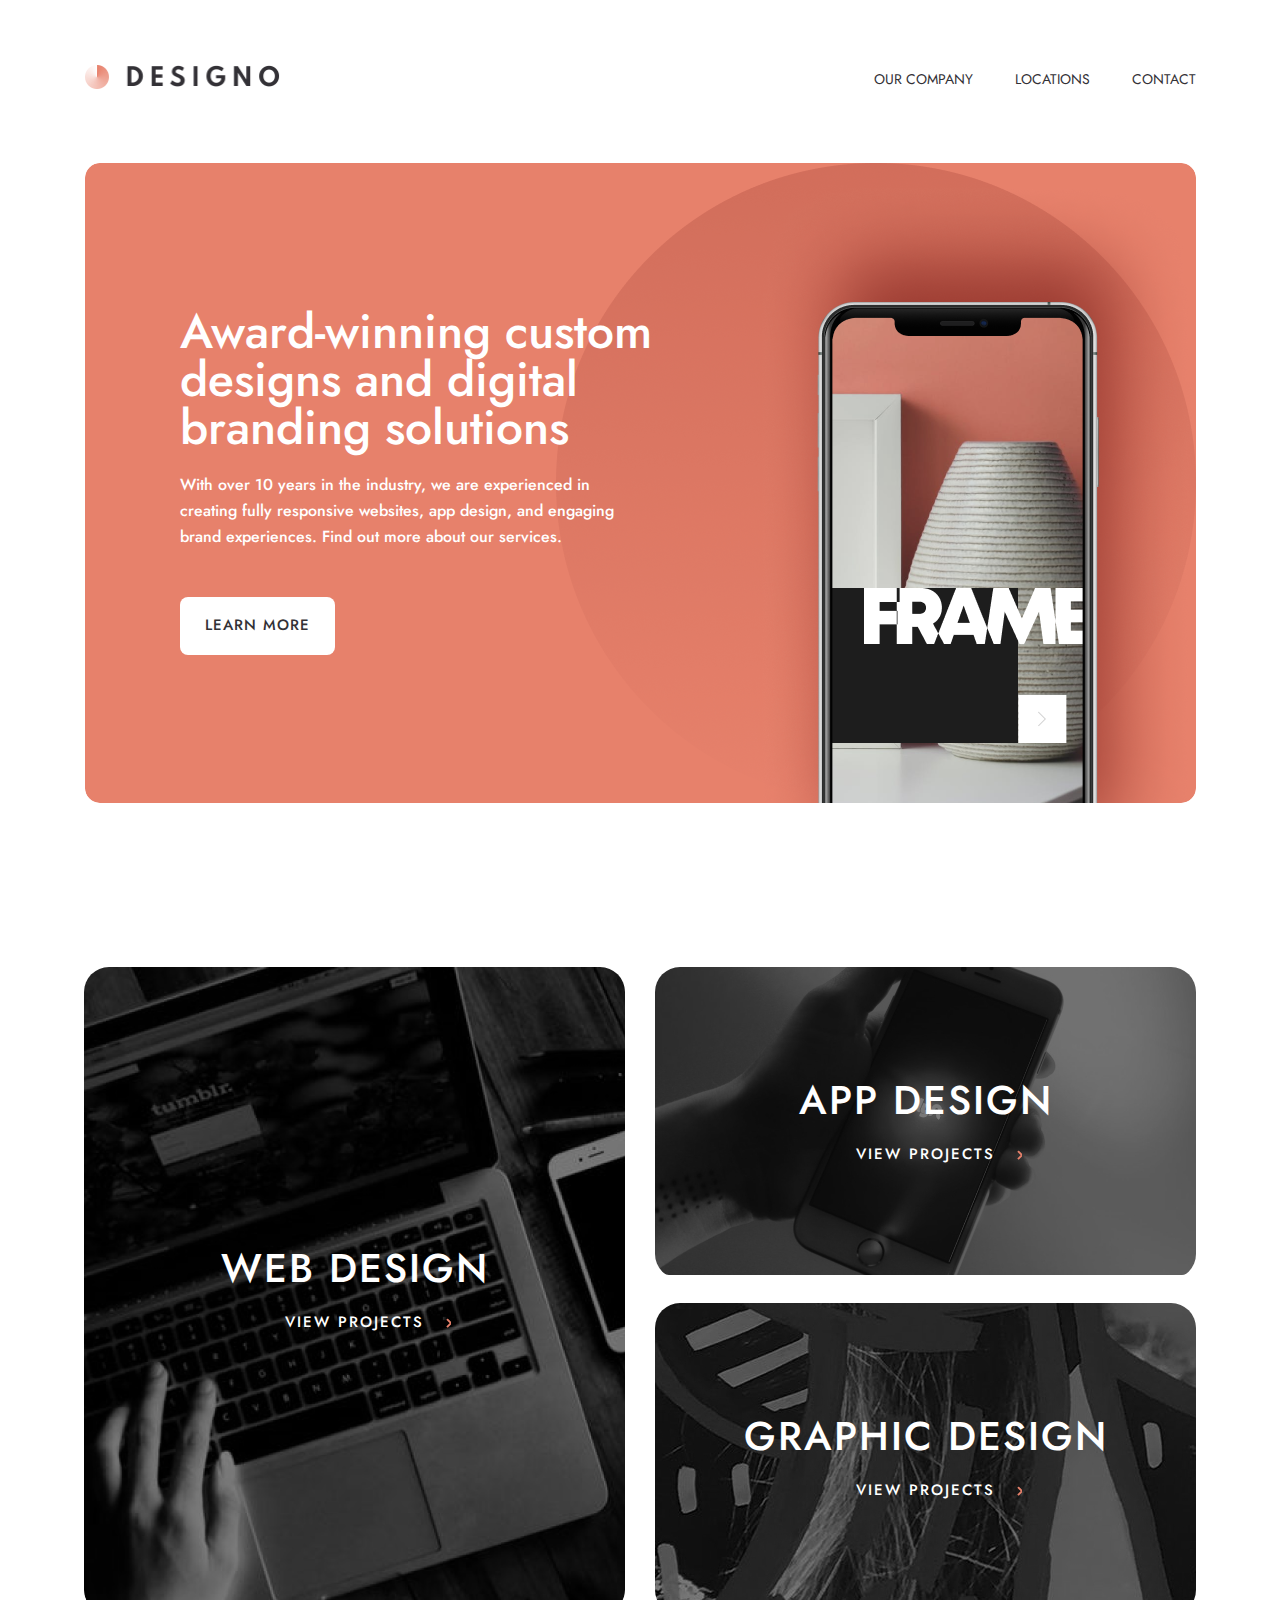
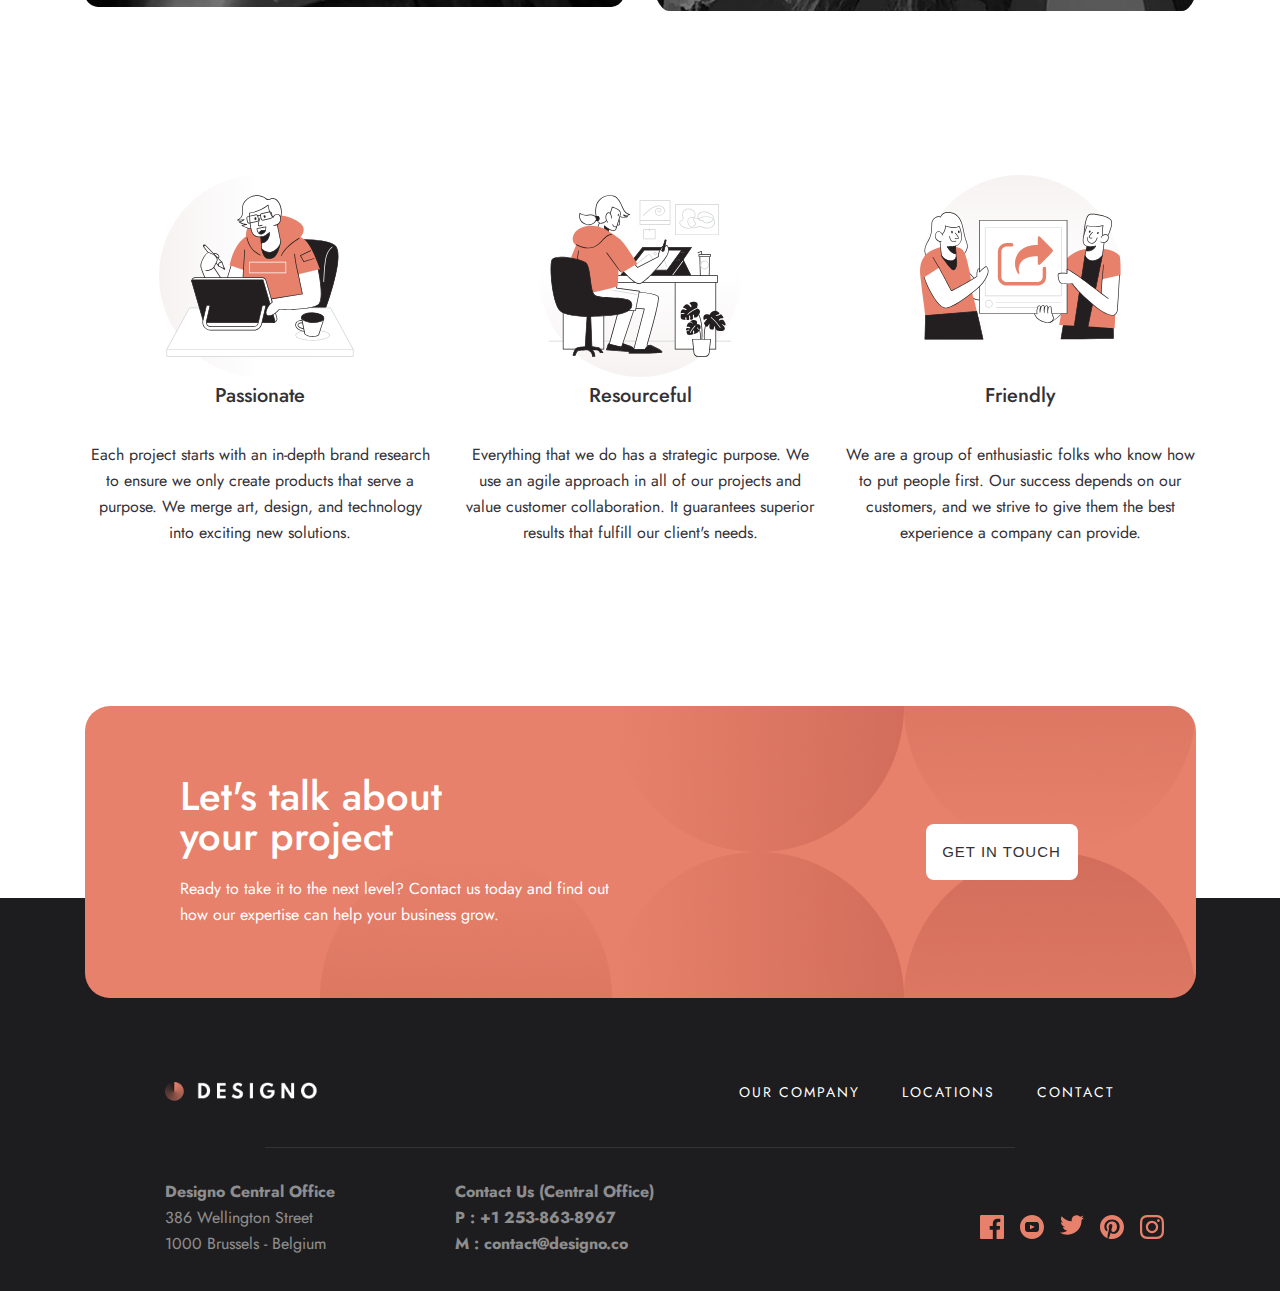
==== commit ce506695: "Friday commit" ====
--- a/index.html
+++ b/index.html
@@ -24,7 +24,8 @@
   <!-- HEADER -->
   <header class="header">
     <div class="img-hero-box">
-      <img class="img-hero" src="index/src/img/header.png" alt="image of a phone" />
+      <img class="img-hero-tablet" src="index/src/img/background_header_tablet.png" alt="">
+      <img class="img-hero-desktop" src="index/src/img/header.png" alt="image of a phone" />
 
       <div class="hero-text-box">
         <h1 class="heading-primary">
@@ -40,92 +41,121 @@
     </div>
   </header>
 
-  <!-- SECTION GALLERY -->
-  <section class="section-gallery">
-    <article class="container">
-      <aside class="img-box img-box-one">
-        <a class="img-link" href="web-design.html">
-          <div class="maskin"></div>
-          <img src="index/src/img/web-design.png" alt="Web Design Photo">
-          <div class="img-text-box">
-            <h1 class="img-link-title">Web Design</h1>
-            <p class="img-link-text">View projects <img class="arrow-right" src="index/src/img/arrow.svg" alt="arrow">
-            </p>
-          </div>
-        </a>
-      </aside>
-
-      <aside class="img-box">
-        <a class="img-link" href="app-design.html">
-          <div class="maskin"></div>
-          <img src="index/src/img/app-design.jpg" alt="Web Design Photo">
-          <div class="img-text-box">
-            <h1 class="img-link-title">App Design</h1>
-            <p class="img-link-text">View projects <img class="arrow-right" src="index/src/img/arrow.svg" alt="arrow">
-            </p>
-          </div>
-        </a>
-      </aside>
-
-      <aside class="img-box">
-        <a class="img-link" href="">
-          <div class="maskin"></div>
-          <img src="index/src/img/graphic design.jpg" alt="Web Design Photo">
-          <div class="img-text-box">
-            <h1 class="img-link-title">Graphic Design</h1>
-            <p class="img-link-text">View projects
-              <img class="arrow-right" src="index/src/img/arrow.svg" alt="arrow">
-            </p>
-          </div>
-        </a>
-      </aside>
-    </article>
-  </section>
-
-  <!-- SECTION ARGUMENT -->
-  <section class="argument">
-    <div class="argument__one">
-      <figure><img class="argument__image" src="index/src/img/passionate.svg"></figure>
-      <h4 class="argument__title">Passionate</h4>
-      <p class="argument__text">
-        Each project starts with an in-depth brand research to ensure
-        we only create products that serve a purpose. We merge art, design,
-        and technology into exciting new solutions.
-      </p>
+<!-- ***************** -->
+<!-- ***************** -->
+<!-- ***************** -->
+<!-- ***************** -->
+  <!-- A VOIR APRES -->
+ <!--  <header class="header">
+    <div class="hero-container">
+      <div class="hero-text-box">
+        <div class="hero-text-wrap">
+          <h1 class="heading-primary">
+            Award-winning custom designs and digital branding solutions
+          </h1>
+          <p class="hero-description">
+            With over 10 years in the industry, we are experienced in creating
+            fully responsive websites, app design, and engaging brand
+            experiences. Find out more about our services.
+          </p>
+          <a class="btn" href="">Learn more</a>
+        </div>
+      </div>
+      <div class="hero-img-box">
+        <img class="phone-img" src="index/src/img/phone.png" alt="Image of a phone FRAME">
+      </div>
     </div>
-    <div class="argument__two">
-      <figure><img class="argument__image" src="index/src/img/resourceful.svg"></figure>
-      <h4 class="argument__title">Resourceful</h4>
-      <p class="argument__text">
-        Everything that we do has a strategic purpose.
-        We use an agile approach in all of our projects and value
-        customer collaboration. It guarantees superior results that
-        fulfill our clients’ needs.
-      </p>
-    </div>
-    <div class="argument__three">
-      <figure><img class="argument__image" src="index/src/img/friendly.svg"></figure>
-      <h4 class="argument__title">Friendly</h4>
-      <p class="argument__text">
-        We are a group of enthusiastic folks who know how to put people first.
-        Our success depends on our customers, and we strive to give them the best
-        experience a company can provide.
-      </p>
-    </div>
-    <!-- <figure><img class="argument__bg-shape" src="index/src/img/shape.svg" alt="background shapes"></figure> -->
-  </section>
-
+  </header> -->
+  
+  <main>
+    <!-- SECTION GALLERY -->
+    <section class="section-gallery">
+      <article class="container">
+        <aside class="img-box img-box-one">
+          <a class="img-link" href="web-design.html">
+            <div class="maskin"></div>
+            <img src="index/src/img/web-design.png" alt="Web Design Photo">
+            <div class="img-text-box">
+              <h1 class="img-link-title">Web Design</h1>
+              <p class="img-link-text">View projects <img class="arrow-right" src="index/src/img/arrow.svg" alt="arrow">
+              </p>
+            </div>
+          </a>
+        </aside>
+
+        <aside class="img-box">
+          <a class="img-link" href="app-design.html">
+            <div class="maskin"></div>
+            <img src="index/src/img/app-design.jpg" alt="Web Design Photo">
+            <div class="img-text-box">
+              <h1 class="img-link-title">App Design</h1>
+              <p class="img-link-text">View projects <img class="arrow-right" src="index/src/img/arrow.svg" alt="arrow">
+              </p>
+            </div>
+          </a>
+        </aside>
+
+        <aside class="img-box">
+          <a class="img-link" href="">
+            <div class="maskin"></div>
+            <img src="index/src/img/graphic design.jpg" alt="Web Design Photo">
+            <div class="img-text-box">
+              <h1 class="img-link-title">Graphic Design</h1>
+              <p class="img-link-text">View projects
+                <img class="arrow-right" src="index/src/img/arrow.svg" alt="arrow">
+              </p>
+            </div>
+          </a>
+        </aside>
+      </article>
+    </section>
+
+    <!-- SECTION ARGUMENT -->
+    <section class="argument">
+      <div class="argument__one">
+        <figure><img class="argument__image" src="index/src/img/passionate.svg"></figure>
+        <h4 class="argument__title">Passionate</h4>
+        <p class="argument__text">
+          Each project starts with an in-depth brand research to ensure
+          we only create products that serve a purpose. We merge art, design,
+          and technology into exciting new solutions.
+        </p>
+      </div>
+      <div class="argument__two">
+        <figure><img class="argument__image" src="index/src/img/resourceful.svg"></figure>
+        <h4 class="argument__title">Resourceful</h4>
+        <p class="argument__text">
+          Everything that we do has a strategic purpose.
+          We use an agile approach in all of our projects and value
+          customer collaboration. It guarantees superior results that
+          fulfill our client's needs.
+        </p>
+      </div>
+      <div class="argument__three">
+        <figure><img class="argument__image" src="index/src/img/friendly.svg"></figure>
+        <h4 class="argument__title">Friendly</h4>
+        <p class="argument__text">
+          We are a group of enthusiastic folks who know how to put people first.
+          Our success depends on our customers, and we strive to give them the best
+          experience a company can provide.
+        </p>
+      </div>
+      <!-- <figure><img class="argument__bg-shape" src="index/src/img/shape.svg" alt="background shapes"></figure> -->
+    </section>
+  </main>
   <!-- SECTION FOOTER -->
 
   <footer class="main-footer footer">
     <section class="footer__block block">
-      <div class="block__textarea">
-        <h4 class="block__title">Let's talk about your project</h4>
-        <p class="block__text">Ready to take it to the next level? Contact us today and find out how our
-          expertise can help your business grow.</p>
-      </div>
-      <div class="block__buttonarea">
-        <button class="block__button">Get in touch</button>
+      <div class="block__area">
+        <div class="block__textarea">
+          <h4 class="block__title">Let's talk about your project</h4>
+          <p class="block__text">Ready to take it to the next level? Contact us today and find out how our
+            expertise can help your business grow.</p>
+        </div>
+        <div class="block__buttonarea">
+          <button class="block__button">Get in touch</button>
+        </div>
       </div>
     </section>
     <section class="footer__footer">
--- a/src/css/index-style.min.css
+++ b/src/css/index-style.min.css
@@ -1 +1 @@
-@import"https://fonts.googleapis.com/css2?family=Jost:ital,wght@0,100;0,200;0,300;0,400;0,500;0,600;0,700;0,800;0,900;1,100;1,200;1,300;1,400;1,500;1,600;1,700;1,800;1,900&display=swap";.main-nav{max-width:111.1rem;display:-webkit-box;display:-ms-flexbox;display:flex;-webkit-box-pack:justify;-ms-flex-pack:justify;justify-content:space-between;margin:auto;margin-top:6.5rem;margin-bottom:7rem}.main-nav .logo-header{width:19.5rem}.main-nav .main-nav-list{display:-webkit-box;display:-ms-flexbox;display:flex;gap:4.2rem;-webkit-box-align:end;-ms-flex-align:end;align-items:flex-end;list-style:none}.main-nav .main-nav-list .main-nav-link:link,.main-nav .main-nav-list .main-nav-link:active,.main-nav .main-nav-list .main-nav-link:visited{font-size:1.4rem;color:#333136;text-decoration:none;text-transform:uppercase;position:relative}.main-nav .main-nav-list .main-nav-link:link::after,.main-nav .main-nav-list .main-nav-link:active::after,.main-nav .main-nav-list .main-nav-link:visited::after{content:"";position:absolute;bottom:0;left:0;width:100%;height:1px;-webkit-transform:scaleX(0);transform:scaleX(0);-webkit-transition:-webkit-transform .4s ease;transition:-webkit-transform .4s ease;transition:transform .4s ease;transition:transform .4s ease, -webkit-transform .4s ease;-webkit-transform-origin:bottom right;transform-origin:bottom right;background-color:#333136}.main-nav .main-nav-list .main-nav-link:link:hover::after,.main-nav .main-nav-list .main-nav-link:active:hover::after,.main-nav .main-nav-list .main-nav-link:visited:hover::after{-webkit-transform-origin:bottom left;transform-origin:bottom left;-webkit-transform:scaleX(1);transform:scaleX(1)}.header{margin-bottom:16rem}.header .img-hero-box{width:111.1rem;margin:auto;position:relative}.header .img-hero-box .img-hero{width:111.1rem;margin:auto;border-radius:15px}.header .img-hero-box .hero-text-box{position:absolute;max-width:54rem;height:16.5rem;top:145px;left:95px;font-size:4.8rem;font-weight:500;line-height:4.8rem;color:#fff;margin-bottom:2.2rem}.header .img-hero-box .hero-text-box .heading-primary{font-size:4.8rem;font-weight:500;line-height:4.8rem;margin-bottom:2rem}.header .img-hero-box .hero-text-box .hero-description{font-size:1.6rem;line-height:2.6rem;color:#fff;margin-bottom:4rem;max-width:44.5rem}.header .img-hero-box .hero-text-box .btn:link,.header .img-hero-box .hero-text-box .btn:visited,.header .img-hero-box .hero-text-box .btn:active{display:inline-block;font-size:1.5rem;font-weight:500;line-height:2.168rem;letter-spacing:1px;padding:1.8rem 2.5rem;background-color:#fff;border-radius:8px;text-decoration:none;color:#333136;text-transform:uppercase;-webkit-transition:all .3s;transition:all .3s}.header .img-hero-box .hero-text-box .btn:link:hover,.header .img-hero-box .hero-text-box .btn:visited:hover,.header .img-hero-box .hero-text-box .btn:active:hover{color:#fff;background-color:#ffad9b}html{font-size:62.5%}.section-gallery{margin-bottom:16rem}.maskin{width:54.1rem;height:30.8rem;position:absolute;overflow:hidden;top:0;left:0;opacity:0;overflow:visible;border:260px solid rgba(231,129,107,.5);border-radius:25px;-webkit-box-sizing:border-box;box-sizing:border-box}.container{width:111.2rem;margin:auto;display:grid;grid-template-columns:1fr 1fr;grid-template-rows:1fr 1fr;-webkit-column-gap:3rem;-moz-column-gap:3rem;column-gap:3rem;row-gap:2.4rem;-webkit-box-align:center;-ms-flex-align:center;align-items:center}.container .img-box-one{grid-row:1/3;width:54.1rem;height:64rem;overflow:hidden;border-radius:25px}.img-box{position:relative;width:54.1rem;height:30.8rem;overflow:hidden;border-radius:25px}.img-box .img-link:link:hover .maskin,.img-box .img-link:active:hover .maskin,.img-box .img-link:active:hover .maskin{width:54.1rem;height:30.8rem;position:absolute;overflow:hidden;top:0;left:0;opacity:1;overflow:visible;border:500px solid rgba(231,129,107,.5);border-radius:25px;-webkit-box-sizing:border-box;box-sizing:border-box;-webkit-transition:all .4s ease-in-out;transition:all .4s ease-in-out}.img-box .img-link:link .img-text-box,.img-box .img-link:active .img-text-box,.img-box .img-link:active .img-text-box{position:absolute;top:50%;left:50%;-webkit-transform:translate(-50%, -50%);transform:translate(-50%, -50%)}.img-link-title{font-size:4rem;font-weight:500;line-height:4rem;letter-spacing:2px;color:#fff;text-align:center;text-transform:uppercase;margin-bottom:2.4rem;width:40rem}.img-link-text{font-size:1.5rem;font-weight:500;line-height:2.168rem;letter-spacing:2px;color:#fff;text-align:center;text-transform:uppercase;position:relative}.img-link-text .arrow-right{position:absolute;top:6px;right:26%}.argument{position:relative;z-index:1;display:-webkit-box;display:-ms-flexbox;display:flex;-webkit-box-orient:horizontal;-webkit-box-direction:normal;-ms-flex-direction:row;flex-direction:row;-webkit-box-pack:center;-ms-flex-pack:center;justify-content:center;gap:3rem}.argument__image{position:relative;z-index:1;width:20.2rem;margin:0px 0px 4.8rem 7rem}.argument__title{position:relative;z-index:1;font-weight:500;font-size:2rem;text-align:center;color:#333136;margin-bottom:3.2rem}.argument__text{position:relative;z-index:1;max-width:35rem;text-align:center;font-weight:400;font-size:1.6rem;line-height:2.6rem;color:#333136;margin-bottom:16rem}.argument__bg-shape{position:absolute;-webkit-transform:rotate(-180deg);transform:rotate(-180deg);width:100.6rem;height:59.4rem;left:345px;top:14rem;opacity:.5;mix-blend-mode:normal}.footer .block{position:relative;z-index:1;background-image:url("../../src/img/global/footer.png");background-position:center;background-size:cover;max-width:111.1rem;height:29.2rem;margin:0 auto;border-radius:25px;display:-webkit-box;display:-ms-flexbox;display:flex;-webkit-box-orient:horizontal;-webkit-box-direction:normal;-ms-flex-direction:row;flex-direction:row;-webkit-box-align:center;-ms-flex-align:center;align-items:center}.footer .block__textarea{display:-webkit-box;display:-ms-flexbox;display:flex;-webkit-box-orient:vertical;-webkit-box-direction:normal;-ms-flex-direction:column;flex-direction:column;-webkit-box-pack:center;-ms-flex-pack:center;justify-content:center;gap:2rem;margin-left:9.5rem;margin-right:30.9rem}.footer .block__title{max-width:26.8rem;font-weight:500;font-size:4rem;line-height:4rem;color:#fff}.footer .block__text{width:45.9rem;max-height:5.2rem;font-weight:400;font-size:1.6rem;line-height:2.6rem;color:#fff}.footer .block__button{width:15.2rem;height:5.6rem;background:#fff;border-radius:8px;border:none;font-weight:500;font-size:1.5rem;color:#333136;text-transform:uppercase;letter-spacing:.1rem}.footer .block__button:hover{background:rgba(255,255,255,.5);color:#fff;cursor:pointer}.footer__footer{position:absolute;background-color:#1d1c1e;width:100%;height:39.3rem;margin-top:-10rem}.footer__links{display:-webkit-box;display:-ms-flexbox;display:flex;-webkit-box-orient:horizontal;-webkit-box-direction:normal;-ms-flex-direction:row;flex-direction:row;-webkit-box-pack:justify;-ms-flex-pack:justify;justify-content:space-between;max-width:101.1rem;margin:4rem 16.5rem;padding-top:14.4rem}.footer__logo{width:15.7rem}.footer__line{border-top:1px solid #fff;opacity:.1;width:75rem;margin:0 auto;margin-bottom:3.1rem}.footer .nav__list{display:-webkit-box;display:-ms-flexbox;display:flex;-webkit-box-orient:horizontal;-webkit-box-direction:normal;-ms-flex-direction:row;flex-direction:row;gap:4.2rem;list-style:none}.footer .nav__links{color:#fff;font-size:1.4rem;letter-spacing:2px;text-transform:uppercase;-webkit-text-decoration-line:none;text-decoration-line:none}.footer .nav__links:hover{-webkit-text-decoration-line:underline;text-decoration-line:underline;-webkit-text-decoration-color:rgba(255,255,255,.2);text-decoration-color:rgba(255,255,255,.2)}.footer .info{display:-webkit-box;display:-ms-flexbox;display:flex;-webkit-box-orient:horizontal;-webkit-box-direction:normal;-ms-flex-direction:row;flex-direction:row;gap:12rem;max-width:101.1rem;margin:0px 16.5rem}.footer .info__adress{color:#fff;opacity:.5;font-size:1.6rem;line-height:2.6rem;max-width:35rem}.footer .info__adress .bold{font-weight:700}.footer .info__contact{color:#fff;opacity:.5;font-size:1.6rem;line-height:2.6rem;font-weight:700;max-width:35rem}.footer .contact__link{text-decoration:none;color:#fff}.footer .social__list{display:-webkit-box;display:-ms-flexbox;display:flex;-webkit-box-orient:horizontal;-webkit-box-direction:normal;-ms-flex-direction:row;flex-direction:row;gap:1.6rem;-webkit-box-pack:end;-ms-flex-pack:end;justify-content:flex-end;margin:0px 11.6rem 7.2rem 0px;position:relative;bottom:4.2rem;list-style:none}.footer .social__links:hover{-webkit-filter:brightness(0) saturate(100%) invert(69%) sepia(67%) saturate(338%) hue-rotate(318deg) brightness(100%) contrast(102%);filter:brightness(0) saturate(100%) invert(69%) sepia(67%) saturate(338%) hue-rotate(318deg) brightness(100%) contrast(102%)}*{margin:0;padding:0;-webkit-box-sizing:border-box;box-sizing:border-box}html{width:100vw;overflow-x:hidden;overflow-y:scroll;font-size:62.5%;font-family:"Jost",sans-serif}a{text-decoration:none}/*# sourceMappingURL=index-style.min.css.map */+@import"https://fonts.googleapis.com/css2?family=Jost:ital,wght@0,100;0,200;0,300;0,400;0,500;0,600;0,700;0,800;0,900;1,100;1,200;1,300;1,400;1,500;1,600;1,700;1,800;1,900&display=swap";*{margin:0;padding:0;-webkit-box-sizing:border-box;box-sizing:border-box}html{width:100vw;overflow-x:hidden;overflow-y:scroll;font-size:62.5%;font-family:"Jost",sans-serif}@media screen and (max-width: 1160px){html{font-size:55%}}@media screen and (max-width: 880px){html{font-size:50%}}@media screen and (max-width: 768px){html{font-size:62.5%}}a{text-decoration:none}.main-nav{max-width:111.1rem;display:-webkit-box;display:-ms-flexbox;display:flex;-webkit-box-pack:justify;-ms-flex-pack:justify;justify-content:space-between;margin:auto;margin-top:6.5rem;margin-bottom:7rem}@media screen and (max-width: 1160px){.main-nav{margin:6rem 5rem 7rem}}.main-nav .logo-header{width:19.5rem}.main-nav .main-nav-list{display:-webkit-box;display:-ms-flexbox;display:flex;gap:4.2rem;-webkit-box-align:center;-ms-flex-align:center;align-items:center;list-style:none}.main-nav .main-nav-list .main-nav-link:link,.main-nav .main-nav-list .main-nav-link:active,.main-nav .main-nav-list .main-nav-link:visited{font-size:1.4rem;color:#333136;text-decoration:none;text-transform:uppercase;position:relative}.main-nav .main-nav-list .main-nav-link:link::after,.main-nav .main-nav-list .main-nav-link:active::after,.main-nav .main-nav-list .main-nav-link:visited::after{content:"";position:absolute;bottom:0;left:0;width:100%;height:1px;-webkit-transform:scaleX(0);transform:scaleX(0);-webkit-transition:-webkit-transform .4s ease;transition:-webkit-transform .4s ease;transition:transform .4s ease;transition:transform .4s ease, -webkit-transform .4s ease;-webkit-transform-origin:bottom right;transform-origin:bottom right;background-color:#333136}.main-nav .main-nav-list .main-nav-link:link:hover::after,.main-nav .main-nav-list .main-nav-link:active:hover::after,.main-nav .main-nav-list .main-nav-link:visited:hover::after{-webkit-transform-origin:bottom left;transform-origin:bottom left;-webkit-transform:scaleX(1);transform:scaleX(1)}.header{margin-bottom:16rem}@media screen and (max-width: 1160px){.header{margin:0 5rem 16rem}}@media screen and (max-width: 768px){.header{max-width:90%}}.header .img-hero-box{max-width:111.1rem;margin:auto;position:relative}.header .img-hero-box .img-hero-tablet{display:none;max-width:100%;margin:auto}@media screen and (max-width: 768px){.header .img-hero-box .img-hero-tablet{display:block}}.header .img-hero-box .img-hero-desktop{width:100%;margin:auto;border-radius:15px}@media screen and (max-width: 768px){.header .img-hero-box .img-hero-desktop{display:none}}.header .img-hero-box .hero-text-box{position:absolute;max-width:54rem;height:16.5rem;top:145px;left:95px;font-size:4.8rem;font-weight:500;line-height:4.8rem;color:#fff;margin-bottom:2.2rem}@media screen and (max-width: 1160px){.header .img-hero-box .hero-text-box{top:103px;left:96px}}@media screen and (max-width: 880px){.header .img-hero-box .hero-text-box{top:70px;left:60px}}@media screen and (max-width: 768px){.header .img-hero-box .hero-text-box{height:auto;display:-webkit-box;display:-ms-flexbox;display:flex;-webkit-box-orient:vertical;-webkit-box-direction:normal;-ms-flex-direction:column;flex-direction:column;-webkit-box-pack:center;-ms-flex-pack:center;justify-content:center;-webkit-box-align:center;-ms-flex-align:center;align-items:center}}.header .img-hero-box .hero-text-box .heading-primary{font-size:4.8rem;font-weight:500;line-height:4.8rem;margin-bottom:2rem}@media screen and (max-width: 768px){.header .img-hero-box .hero-text-box .heading-primary{text-align:center}}.header .img-hero-box .hero-text-box .hero-description{font-size:1.6rem;line-height:2.6rem;color:#fff;margin-bottom:4rem;max-width:44.5rem}@media screen and (max-width: 768px){.header .img-hero-box .hero-text-box .hero-description{text-align:center;margin-bottom:1.9rem}}.header .img-hero-box .hero-text-box .btn:link,.header .img-hero-box .hero-text-box .btn:visited,.header .img-hero-box .hero-text-box .btn:active{display:inline-block;font-size:1.5rem;font-weight:500;line-height:2.168rem;letter-spacing:1px;padding:1.8rem 2.5rem;background-color:#fff;border-radius:8px;text-decoration:none;color:#333136;text-transform:uppercase;-webkit-transition:all .3s;transition:all .3s}.header .img-hero-box .hero-text-box .btn:link:hover,.header .img-hero-box .hero-text-box .btn:visited:hover,.header .img-hero-box .hero-text-box .btn:active:hover{color:#fff;background-color:#ffad9b}.section-gallery{margin-bottom:16rem}@media screen and (max-width: 1160px){.section-gallery{margin:0 5rem 16rem}}.maskin{width:54.1rem;height:30.8rem;position:absolute;overflow:hidden;top:0;left:0;opacity:0;overflow:visible;border:260px solid rgba(231,129,107,.5);border-radius:25px;-webkit-box-sizing:border-box;box-sizing:border-box}.container{max-width:111.2rem;margin:auto;display:grid;grid-template-columns:1fr 1fr;grid-template-rows:1fr 1fr;-webkit-column-gap:3rem;-moz-column-gap:3rem;column-gap:3rem;row-gap:2.4rem;-webkit-box-align:center;-ms-flex-align:center;align-items:center}@media screen and (max-width: 768px){.container{grid-template-columns:1fr;grid-template-rows:1fr 1fr 1fr;width:100%}}.container .img-box-one{grid-row:1/3;width:100%;height:100%;overflow:hidden;border-radius:25px}@media screen and (max-width: 768px){.container .img-box-one{grid-row:1/2;height:20rem}}.img-box{position:relative;width:100%;height:100%;overflow:hidden;border-radius:25px}@media screen and (max-width: 768px){.img-box{height:20rem}}.img-box .img-link:link:hover .maskin,.img-box .img-link:active:hover .maskin,.img-box .img-link:active:hover .maskin{width:54.1rem;height:30.8rem;position:absolute;overflow:hidden;top:0;left:0;opacity:1;overflow:visible;border:500px solid rgba(231,129,107,.5);border-radius:25px;-webkit-box-sizing:border-box;box-sizing:border-box;-webkit-transition:all .4s ease-in-out;transition:all .4s ease-in-out}.img-box .img-link:link .img-text-box,.img-box .img-link:active .img-text-box,.img-box .img-link:active .img-text-box{position:absolute;top:50%;left:50%;-webkit-transform:translate(-50%, -50%);transform:translate(-50%, -50%)}.img-link-title{font-size:4rem;font-weight:500;line-height:4rem;letter-spacing:2px;color:#fff;text-align:center;text-transform:uppercase;margin-bottom:2.4rem;width:40rem}.img-link-text{font-size:1.5rem;font-weight:500;line-height:2.168rem;letter-spacing:2px;color:#fff;text-align:center;text-transform:uppercase;position:relative}.img-link-text .arrow-right{position:absolute;top:6px;right:26%}.argument{position:relative;z-index:1;display:-webkit-box;display:-ms-flexbox;display:flex;-webkit-box-orient:horizontal;-webkit-box-direction:normal;-ms-flex-direction:row;flex-direction:row;-webkit-box-pack:center;-ms-flex-pack:center;justify-content:center;gap:3rem}@media screen and (max-width: 1160px){.argument{margin:0 5rem 16rem}}.argument__one,.argument__two,.argument__three{display:-webkit-box;display:-ms-flexbox;display:flex;-webkit-box-orient:vertical;-webkit-box-direction:normal;-ms-flex-direction:column;flex-direction:column;-webkit-box-align:center;-ms-flex-align:center;align-items:center}.argument__image{position:relative;z-index:1;width:100%}.argument__title{position:relative;z-index:1;font-weight:500;font-size:2rem;text-align:center;color:#333136;margin-bottom:3.2rem}.argument__text{position:relative;z-index:1;max-width:35rem;text-align:center;font-weight:400;font-size:1.6rem;line-height:2.6rem;color:#333136;margin-bottom:16rem}.argument__bg-shape{position:absolute;-webkit-transform:rotate(-180deg);transform:rotate(-180deg);width:100.6rem;height:59.4rem;left:345px;top:14rem;opacity:.5;mix-blend-mode:normal}.footer .block{position:relative;z-index:1;background-image:url("../../src/img/global/footer.png");background-position:center;background-size:cover;max-width:111.1rem;height:29.2rem;margin:0 auto;border-radius:25px;display:-webkit-box;display:-ms-flexbox;display:flex;-webkit-box-orient:horizontal;-webkit-box-direction:normal;-ms-flex-direction:row;flex-direction:row;-webkit-box-align:center;-ms-flex-align:center;align-items:center}@media screen and (max-width: 1160px){.footer .block{margin:0 5rem 0;max-width:none}}.footer .block__area{width:111.1rem;display:-webkit-box;display:-ms-flexbox;display:flex;-webkit-box-orient:horizontal;-webkit-box-direction:normal;-ms-flex-direction:row;flex-direction:row;-webkit-box-pack:justify;-ms-flex-pack:justify;justify-content:space-between;-webkit-box-align:center;-ms-flex-align:center;align-items:center;margin:0 11.8rem 0 9.5rem}@media screen and (max-width: 768px){.footer .block__area{-webkit-box-orient:vertical;-webkit-box-direction:normal;-ms-flex-direction:column;flex-direction:column;-webkit-box-align:center;-ms-flex-align:center;align-items:center;-webkit-box-pack:center;-ms-flex-pack:center;justify-content:center;width:initial;margin:0 auto}}.footer .block__textarea{display:-webkit-box;display:-ms-flexbox;display:flex;-webkit-box-orient:vertical;-webkit-box-direction:normal;-ms-flex-direction:column;flex-direction:column;-webkit-box-pack:center;-ms-flex-pack:center;justify-content:center;gap:2rem}@media screen and (max-width: 768px){.footer .block__textarea{text-align:center;margin-bottom:3.2rem}}.footer .block__title{max-width:26.8rem;font-weight:500;font-size:4rem;line-height:4rem;color:#fff}@media screen and (max-width: 768px){.footer .block__title{max-width:initial}}.footer .block__text{width:45.9rem;max-height:5.2rem;font-weight:400;font-size:1.6rem;line-height:2.6rem;color:#fff}.footer .block__button{width:15.2rem;height:5.6rem;background:#fff;border-radius:8px;border:none;font-weight:500;font-size:1.5rem;color:#333136;text-transform:uppercase;letter-spacing:.1rem}.footer .block__button:hover{background:rgba(255,255,255,.5);color:#fff;cursor:pointer}.footer__footer{position:absolute;background-color:#1d1c1e;width:100%;height:39.3rem;margin-top:-10rem}.footer__links{display:-webkit-box;display:-ms-flexbox;display:flex;-webkit-box-orient:horizontal;-webkit-box-direction:normal;-ms-flex-direction:row;flex-direction:row;-webkit-box-pack:justify;-ms-flex-pack:justify;justify-content:space-between;max-width:101.1rem;margin:4rem 16.5rem;padding-top:14.4rem}@media screen and (max-width: 768px){.footer__links{margin:4rem 4rem}}.footer__logo{width:15.7rem}.footer__line{border-top:1px solid #fff;opacity:.1;width:75rem;margin:0 auto;margin-bottom:3.1rem}.footer .nav__list{display:-webkit-box;display:-ms-flexbox;display:flex;-webkit-box-orient:horizontal;-webkit-box-direction:normal;-ms-flex-direction:row;flex-direction:row;gap:4.2rem;list-style:none}.footer .nav__links{color:#fff;font-size:1.4rem;letter-spacing:2px;text-transform:uppercase;-webkit-text-decoration-line:none;text-decoration-line:none}.footer .nav__links:hover{-webkit-text-decoration-line:underline;text-decoration-line:underline;-webkit-text-decoration-color:rgba(255,255,255,.2);text-decoration-color:rgba(255,255,255,.2)}.footer .info{display:-webkit-box;display:-ms-flexbox;display:flex;-webkit-box-orient:horizontal;-webkit-box-direction:normal;-ms-flex-direction:row;flex-direction:row;gap:12rem;max-width:101.1rem;margin:0 16.5rem}@media screen and (max-width: 768px){.footer .info{margin:0 3.9rem;gap:5rem}}.footer .info__adress{color:#fff;opacity:.5;font-size:1.6rem;line-height:2.6rem;max-width:35rem}.footer .info__adress .bold{font-weight:700}.footer .info__contact{color:#fff;opacity:.5;font-size:1.6rem;line-height:2.6rem;font-weight:700;max-width:35rem}.footer .contact__link{text-decoration:none;color:#fff}.footer .social__list{display:-webkit-box;display:-ms-flexbox;display:flex;-webkit-box-orient:horizontal;-webkit-box-direction:normal;-ms-flex-direction:row;flex-direction:row;gap:1.6rem;-webkit-box-pack:end;-ms-flex-pack:end;justify-content:flex-end;margin:0px 11.6rem 7.2rem 0px;position:relative;bottom:4.2rem;list-style:none}@media screen and (max-width: 880px){.footer .social__list{margin:0px 4rem 7.2rem 2rem}}.footer .social__links:hover{-webkit-filter:brightness(0) saturate(100%) invert(69%) sepia(67%) saturate(338%) hue-rotate(318deg) brightness(100%) contrast(102%);filter:brightness(0) saturate(100%) invert(69%) sepia(67%) saturate(338%) hue-rotate(318deg) brightness(100%) contrast(102%)}/*# sourceMappingURL=index-style.min.css.map */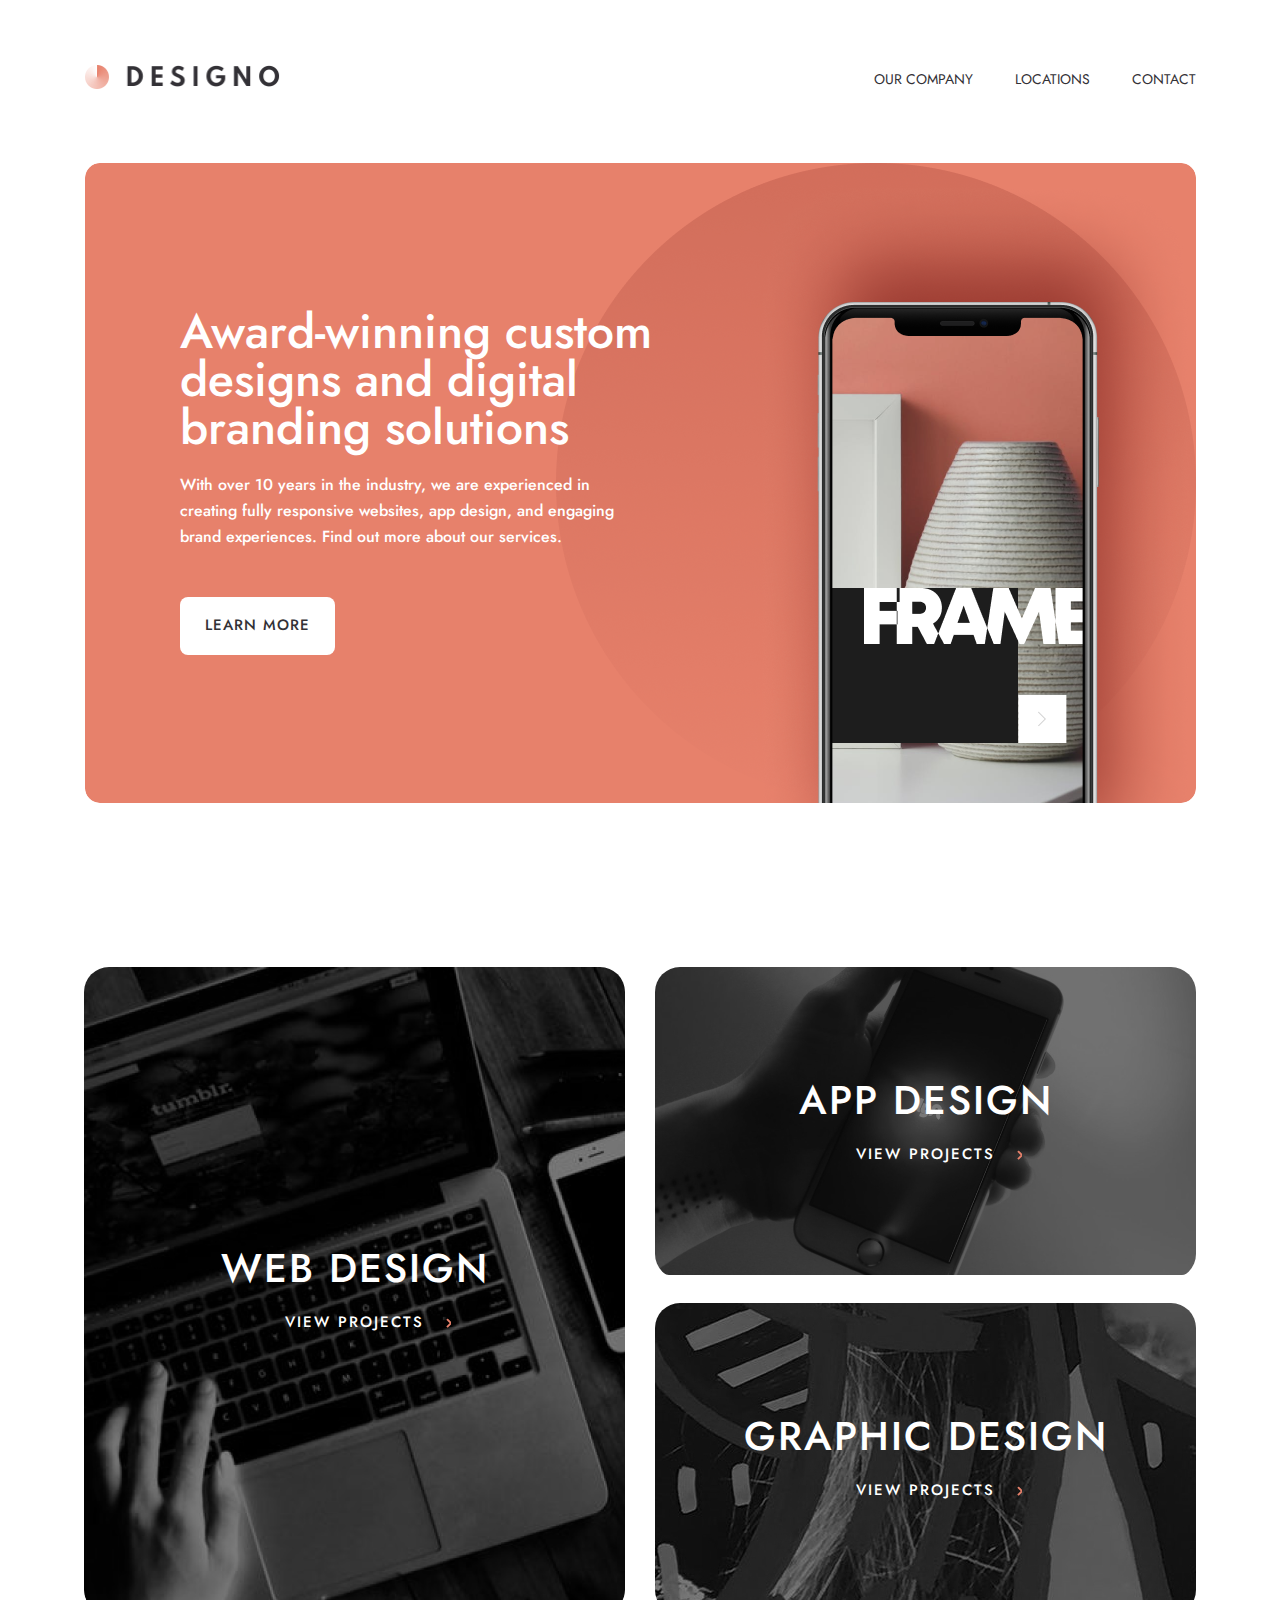
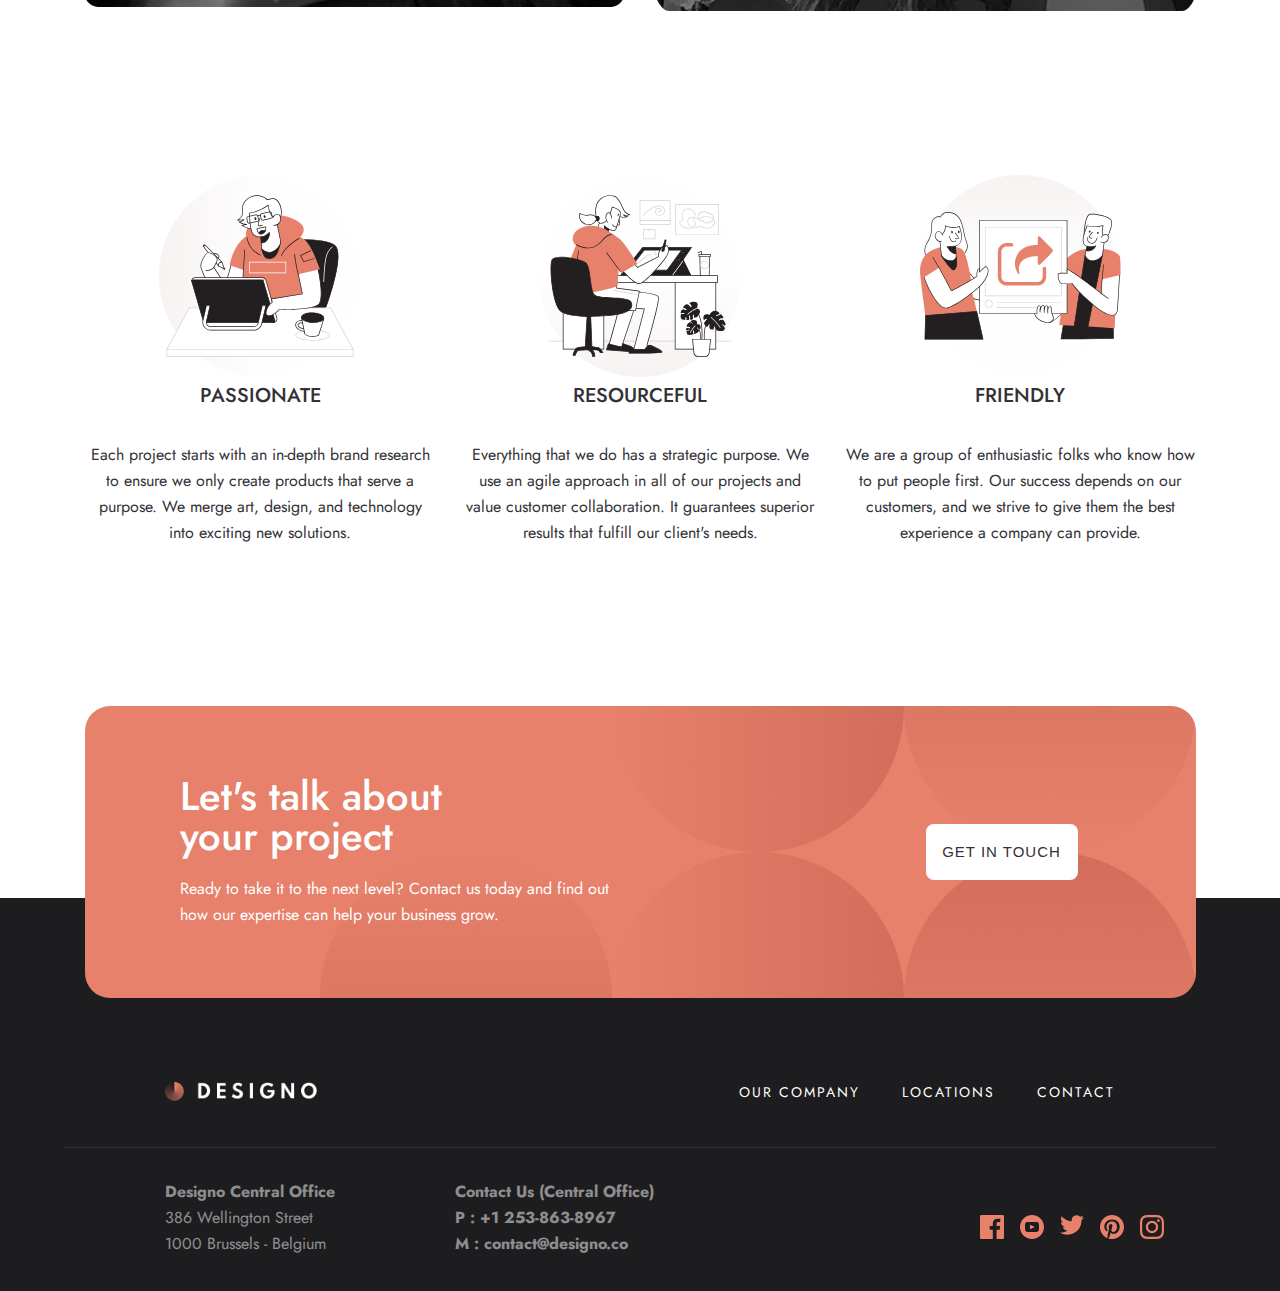
==== commit 765122b3: "Starting hamburger menu - Saturday" ====
--- a/index.html
+++ b/index.html
@@ -7,6 +7,8 @@
   <meta name="viewport" content="width=device-width, initial-scale=1.0" />
   <link rel="stylesheet" href="././src/css/index-style.min.css">
   <title>Designo</title>
+
+  
 </head>
 
 <body>
@@ -19,6 +21,12 @@
       <li><a class="main-nav-link" href="locations.html">Locations</a></li>
       <li><a class="main-nav-link" href="contact.html">Contact</a></li>
     </ul>
+
+    <div class="hamburger hb-hidden">
+      <span></span>
+      <span></span>
+      <span></span>
+    </div>
   </nav>
 
   <!-- HEADER -->
@@ -41,31 +49,7 @@
     </div>
   </header>
 
-<!-- ***************** -->
-<!-- ***************** -->
-<!-- ***************** -->
-<!-- ***************** -->
-  <!-- A VOIR APRES -->
- <!--  <header class="header">
-    <div class="hero-container">
-      <div class="hero-text-box">
-        <div class="hero-text-wrap">
-          <h1 class="heading-primary">
-            Award-winning custom designs and digital branding solutions
-          </h1>
-          <p class="hero-description">
-            With over 10 years in the industry, we are experienced in creating
-            fully responsive websites, app design, and engaging brand
-            experiences. Find out more about our services.
-          </p>
-          <a class="btn" href="">Learn more</a>
-        </div>
-      </div>
-      <div class="hero-img-box">
-        <img class="phone-img" src="index/src/img/phone.png" alt="Image of a phone FRAME">
-      </div>
-    </div>
-  </header> -->
+
   
   <main>
     <!-- SECTION GALLERY -->
@@ -74,7 +58,7 @@
         <aside class="img-box img-box-one">
           <a class="img-link" href="web-design.html">
             <div class="maskin"></div>
-            <img src="index/src/img/web-design.png" alt="Web Design Photo">
+            <img class="img-width" src="index/src/img/web-design.png" alt="Web Design Photo">
             <div class="img-text-box">
               <h1 class="img-link-title">Web Design</h1>
               <p class="img-link-text">View projects <img class="arrow-right" src="index/src/img/arrow.svg" alt="arrow">
@@ -86,7 +70,7 @@
         <aside class="img-box">
           <a class="img-link" href="app-design.html">
             <div class="maskin"></div>
-            <img src="index/src/img/app-design.jpg" alt="Web Design Photo">
+            <img class="img-width" src="index/src/img/app-design.jpg" alt="Web Design Photo">
             <div class="img-text-box">
               <h1 class="img-link-title">App Design</h1>
               <p class="img-link-text">View projects <img class="arrow-right" src="index/src/img/arrow.svg" alt="arrow">
@@ -98,7 +82,7 @@
         <aside class="img-box">
           <a class="img-link" href="">
             <div class="maskin"></div>
-            <img src="index/src/img/graphic design.jpg" alt="Web Design Photo">
+            <img class="img-width" src="index/src/img/graphic design.jpg" alt="Web Design Photo">
             <div class="img-text-box">
               <h1 class="img-link-title">Graphic Design</h1>
               <p class="img-link-text">View projects
@@ -114,31 +98,40 @@
     <section class="argument">
       <div class="argument__one">
         <figure><img class="argument__image" src="index/src/img/passionate.svg"></figure>
-        <h4 class="argument__title">Passionate</h4>
-        <p class="argument__text">
-          Each project starts with an in-depth brand research to ensure
-          we only create products that serve a purpose. We merge art, design,
-          and technology into exciting new solutions.
-        </p>
+        <div class="flex-cln">
+          <h4 class="argument__title">Passionate</h4>
+          <p class="argument__text">
+            Each project starts with an in-depth brand research to ensure
+            we only create products that serve a purpose. We merge art, design,
+            and technology into exciting new solutions.
+          </p>
+        </div>
+
       </div>
       <div class="argument__two">
         <figure><img class="argument__image" src="index/src/img/resourceful.svg"></figure>
-        <h4 class="argument__title">Resourceful</h4>
-        <p class="argument__text">
-          Everything that we do has a strategic purpose.
-          We use an agile approach in all of our projects and value
-          customer collaboration. It guarantees superior results that
-          fulfill our client's needs.
-        </p>
+        <div class="flex-cln">
+          <h4 class="argument__title">Resourceful</h4>
+          <p class="argument__text">
+            Everything that we do has a strategic purpose.
+            We use an agile approach in all of our projects and value
+            customer collaboration. It guarantees superior results that
+            fulfill our client's needs.
+          </p>
+        </div>
+        
       </div>
       <div class="argument__three">
         <figure><img class="argument__image" src="index/src/img/friendly.svg"></figure>
-        <h4 class="argument__title">Friendly</h4>
-        <p class="argument__text">
-          We are a group of enthusiastic folks who know how to put people first.
-          Our success depends on our customers, and we strive to give them the best
-          experience a company can provide.
-        </p>
+        <div class="flex-cln">
+          <h4 class="argument__title">Friendly</h4>
+          <p class="argument__text">
+            We are a group of enthusiastic folks who know how to put people first.
+            Our success depends on our customers, and we strive to give them the best
+            experience a company can provide.
+          </p>
+        </div>
+        
       </div>
       <!-- <figure><img class="argument__bg-shape" src="index/src/img/shape.svg" alt="background shapes"></figure> -->
     </section>
@@ -164,6 +157,8 @@
           <figure><img class="footer__logo" src="src/img/global/logo_footer.png" alt="Logo of designo">
           </figure>
         </a>
+
+        <div class="footer__line hidden"></div>
         <nav class="footer__nav nav">
           <ul class="nav__list">
             <li class="nav__items"><a class="nav__links" href="about-us.html">Our company</a></li>
@@ -208,6 +203,22 @@
     </section>
     </div>
   </footer>
+
+  <script>
+/*     let bgtoggle = document.querySelector(".hamburger");
+    bgtoggle.onclick = function () {
+      bgtoggle.classList.toggle("active");
+    }; */
+   
+    const hamburger = document.querySelector(".hamburger");
+    const mainNav = document.querySelector(".main-nav-list");
+
+    hamburger.addEventListener("click", () => {
+      hamburger.classList.toggle("active");
+      mainNav.classList.toggle("active");
+    })
+
+  </script>
 </body>
 
 </html>--- a/src/css/index-style.min.css
+++ b/src/css/index-style.min.css
@@ -1 +1 @@
-@import"https://fonts.googleapis.com/css2?family=Jost:ital,wght@0,100;0,200;0,300;0,400;0,500;0,600;0,700;0,800;0,900;1,100;1,200;1,300;1,400;1,500;1,600;1,700;1,800;1,900&display=swap";*{margin:0;padding:0;-webkit-box-sizing:border-box;box-sizing:border-box}html{width:100vw;overflow-x:hidden;overflow-y:scroll;font-size:62.5%;font-family:"Jost",sans-serif}@media screen and (max-width: 1160px){html{font-size:55%}}@media screen and (max-width: 880px){html{font-size:50%}}@media screen and (max-width: 768px){html{font-size:62.5%}}a{text-decoration:none}.main-nav{max-width:111.1rem;display:-webkit-box;display:-ms-flexbox;display:flex;-webkit-box-pack:justify;-ms-flex-pack:justify;justify-content:space-between;margin:auto;margin-top:6.5rem;margin-bottom:7rem}@media screen and (max-width: 1160px){.main-nav{margin:6rem 5rem 7rem}}.main-nav .logo-header{width:19.5rem}.main-nav .main-nav-list{display:-webkit-box;display:-ms-flexbox;display:flex;gap:4.2rem;-webkit-box-align:center;-ms-flex-align:center;align-items:center;list-style:none}.main-nav .main-nav-list .main-nav-link:link,.main-nav .main-nav-list .main-nav-link:active,.main-nav .main-nav-list .main-nav-link:visited{font-size:1.4rem;color:#333136;text-decoration:none;text-transform:uppercase;position:relative}.main-nav .main-nav-list .main-nav-link:link::after,.main-nav .main-nav-list .main-nav-link:active::after,.main-nav .main-nav-list .main-nav-link:visited::after{content:"";position:absolute;bottom:0;left:0;width:100%;height:1px;-webkit-transform:scaleX(0);transform:scaleX(0);-webkit-transition:-webkit-transform .4s ease;transition:-webkit-transform .4s ease;transition:transform .4s ease;transition:transform .4s ease, -webkit-transform .4s ease;-webkit-transform-origin:bottom right;transform-origin:bottom right;background-color:#333136}.main-nav .main-nav-list .main-nav-link:link:hover::after,.main-nav .main-nav-list .main-nav-link:active:hover::after,.main-nav .main-nav-list .main-nav-link:visited:hover::after{-webkit-transform-origin:bottom left;transform-origin:bottom left;-webkit-transform:scaleX(1);transform:scaleX(1)}.header{margin-bottom:16rem}@media screen and (max-width: 1160px){.header{margin:0 5rem 16rem}}@media screen and (max-width: 768px){.header{max-width:90%}}.header .img-hero-box{max-width:111.1rem;margin:auto;position:relative}.header .img-hero-box .img-hero-tablet{display:none;max-width:100%;margin:auto}@media screen and (max-width: 768px){.header .img-hero-box .img-hero-tablet{display:block}}.header .img-hero-box .img-hero-desktop{width:100%;margin:auto;border-radius:15px}@media screen and (max-width: 768px){.header .img-hero-box .img-hero-desktop{display:none}}.header .img-hero-box .hero-text-box{position:absolute;max-width:54rem;height:16.5rem;top:145px;left:95px;font-size:4.8rem;font-weight:500;line-height:4.8rem;color:#fff;margin-bottom:2.2rem}@media screen and (max-width: 1160px){.header .img-hero-box .hero-text-box{top:103px;left:96px}}@media screen and (max-width: 880px){.header .img-hero-box .hero-text-box{top:70px;left:60px}}@media screen and (max-width: 768px){.header .img-hero-box .hero-text-box{height:auto;display:-webkit-box;display:-ms-flexbox;display:flex;-webkit-box-orient:vertical;-webkit-box-direction:normal;-ms-flex-direction:column;flex-direction:column;-webkit-box-pack:center;-ms-flex-pack:center;justify-content:center;-webkit-box-align:center;-ms-flex-align:center;align-items:center}}.header .img-hero-box .hero-text-box .heading-primary{font-size:4.8rem;font-weight:500;line-height:4.8rem;margin-bottom:2rem}@media screen and (max-width: 768px){.header .img-hero-box .hero-text-box .heading-primary{text-align:center}}.header .img-hero-box .hero-text-box .hero-description{font-size:1.6rem;line-height:2.6rem;color:#fff;margin-bottom:4rem;max-width:44.5rem}@media screen and (max-width: 768px){.header .img-hero-box .hero-text-box .hero-description{text-align:center;margin-bottom:1.9rem}}.header .img-hero-box .hero-text-box .btn:link,.header .img-hero-box .hero-text-box .btn:visited,.header .img-hero-box .hero-text-box .btn:active{display:inline-block;font-size:1.5rem;font-weight:500;line-height:2.168rem;letter-spacing:1px;padding:1.8rem 2.5rem;background-color:#fff;border-radius:8px;text-decoration:none;color:#333136;text-transform:uppercase;-webkit-transition:all .3s;transition:all .3s}.header .img-hero-box .hero-text-box .btn:link:hover,.header .img-hero-box .hero-text-box .btn:visited:hover,.header .img-hero-box .hero-text-box .btn:active:hover{color:#fff;background-color:#ffad9b}.section-gallery{margin-bottom:16rem}@media screen and (max-width: 1160px){.section-gallery{margin:0 5rem 16rem}}.maskin{width:54.1rem;height:30.8rem;position:absolute;overflow:hidden;top:0;left:0;opacity:0;overflow:visible;border:260px solid rgba(231,129,107,.5);border-radius:25px;-webkit-box-sizing:border-box;box-sizing:border-box}.container{max-width:111.2rem;margin:auto;display:grid;grid-template-columns:1fr 1fr;grid-template-rows:1fr 1fr;-webkit-column-gap:3rem;-moz-column-gap:3rem;column-gap:3rem;row-gap:2.4rem;-webkit-box-align:center;-ms-flex-align:center;align-items:center}@media screen and (max-width: 768px){.container{grid-template-columns:1fr;grid-template-rows:1fr 1fr 1fr;width:100%}}.container .img-box-one{grid-row:1/3;width:100%;height:100%;overflow:hidden;border-radius:25px}@media screen and (max-width: 768px){.container .img-box-one{grid-row:1/2;height:20rem}}.img-box{position:relative;width:100%;height:100%;overflow:hidden;border-radius:25px}@media screen and (max-width: 768px){.img-box{height:20rem}}.img-box .img-link:link:hover .maskin,.img-box .img-link:active:hover .maskin,.img-box .img-link:active:hover .maskin{width:54.1rem;height:30.8rem;position:absolute;overflow:hidden;top:0;left:0;opacity:1;overflow:visible;border:500px solid rgba(231,129,107,.5);border-radius:25px;-webkit-box-sizing:border-box;box-sizing:border-box;-webkit-transition:all .4s ease-in-out;transition:all .4s ease-in-out}.img-box .img-link:link .img-text-box,.img-box .img-link:active .img-text-box,.img-box .img-link:active .img-text-box{position:absolute;top:50%;left:50%;-webkit-transform:translate(-50%, -50%);transform:translate(-50%, -50%)}.img-link-title{font-size:4rem;font-weight:500;line-height:4rem;letter-spacing:2px;color:#fff;text-align:center;text-transform:uppercase;margin-bottom:2.4rem;width:40rem}.img-link-text{font-size:1.5rem;font-weight:500;line-height:2.168rem;letter-spacing:2px;color:#fff;text-align:center;text-transform:uppercase;position:relative}.img-link-text .arrow-right{position:absolute;top:6px;right:26%}.argument{position:relative;z-index:1;display:-webkit-box;display:-ms-flexbox;display:flex;-webkit-box-orient:horizontal;-webkit-box-direction:normal;-ms-flex-direction:row;flex-direction:row;-webkit-box-pack:center;-ms-flex-pack:center;justify-content:center;gap:3rem}@media screen and (max-width: 1160px){.argument{margin:0 5rem 16rem}}.argument__one,.argument__two,.argument__three{display:-webkit-box;display:-ms-flexbox;display:flex;-webkit-box-orient:vertical;-webkit-box-direction:normal;-ms-flex-direction:column;flex-direction:column;-webkit-box-align:center;-ms-flex-align:center;align-items:center}.argument__image{position:relative;z-index:1;width:100%}.argument__title{position:relative;z-index:1;font-weight:500;font-size:2rem;text-align:center;color:#333136;margin-bottom:3.2rem}.argument__text{position:relative;z-index:1;max-width:35rem;text-align:center;font-weight:400;font-size:1.6rem;line-height:2.6rem;color:#333136;margin-bottom:16rem}.argument__bg-shape{position:absolute;-webkit-transform:rotate(-180deg);transform:rotate(-180deg);width:100.6rem;height:59.4rem;left:345px;top:14rem;opacity:.5;mix-blend-mode:normal}.footer .block{position:relative;z-index:1;background-image:url("../../src/img/global/footer.png");background-position:center;background-size:cover;max-width:111.1rem;height:29.2rem;margin:0 auto;border-radius:25px;display:-webkit-box;display:-ms-flexbox;display:flex;-webkit-box-orient:horizontal;-webkit-box-direction:normal;-ms-flex-direction:row;flex-direction:row;-webkit-box-align:center;-ms-flex-align:center;align-items:center}@media screen and (max-width: 1160px){.footer .block{margin:0 5rem 0;max-width:none}}.footer .block__area{width:111.1rem;display:-webkit-box;display:-ms-flexbox;display:flex;-webkit-box-orient:horizontal;-webkit-box-direction:normal;-ms-flex-direction:row;flex-direction:row;-webkit-box-pack:justify;-ms-flex-pack:justify;justify-content:space-between;-webkit-box-align:center;-ms-flex-align:center;align-items:center;margin:0 11.8rem 0 9.5rem}@media screen and (max-width: 768px){.footer .block__area{-webkit-box-orient:vertical;-webkit-box-direction:normal;-ms-flex-direction:column;flex-direction:column;-webkit-box-align:center;-ms-flex-align:center;align-items:center;-webkit-box-pack:center;-ms-flex-pack:center;justify-content:center;width:initial;margin:0 auto}}.footer .block__textarea{display:-webkit-box;display:-ms-flexbox;display:flex;-webkit-box-orient:vertical;-webkit-box-direction:normal;-ms-flex-direction:column;flex-direction:column;-webkit-box-pack:center;-ms-flex-pack:center;justify-content:center;gap:2rem}@media screen and (max-width: 768px){.footer .block__textarea{text-align:center;margin-bottom:3.2rem}}.footer .block__title{max-width:26.8rem;font-weight:500;font-size:4rem;line-height:4rem;color:#fff}@media screen and (max-width: 768px){.footer .block__title{max-width:initial}}.footer .block__text{width:45.9rem;max-height:5.2rem;font-weight:400;font-size:1.6rem;line-height:2.6rem;color:#fff}.footer .block__button{width:15.2rem;height:5.6rem;background:#fff;border-radius:8px;border:none;font-weight:500;font-size:1.5rem;color:#333136;text-transform:uppercase;letter-spacing:.1rem}.footer .block__button:hover{background:rgba(255,255,255,.5);color:#fff;cursor:pointer}.footer__footer{position:absolute;background-color:#1d1c1e;width:100%;height:39.3rem;margin-top:-10rem}.footer__links{display:-webkit-box;display:-ms-flexbox;display:flex;-webkit-box-orient:horizontal;-webkit-box-direction:normal;-ms-flex-direction:row;flex-direction:row;-webkit-box-pack:justify;-ms-flex-pack:justify;justify-content:space-between;max-width:101.1rem;margin:4rem 16.5rem;padding-top:14.4rem}@media screen and (max-width: 768px){.footer__links{margin:4rem 4rem}}.footer__logo{width:15.7rem}.footer__line{border-top:1px solid #fff;opacity:.1;width:75rem;margin:0 auto;margin-bottom:3.1rem}.footer .nav__list{display:-webkit-box;display:-ms-flexbox;display:flex;-webkit-box-orient:horizontal;-webkit-box-direction:normal;-ms-flex-direction:row;flex-direction:row;gap:4.2rem;list-style:none}.footer .nav__links{color:#fff;font-size:1.4rem;letter-spacing:2px;text-transform:uppercase;-webkit-text-decoration-line:none;text-decoration-line:none}.footer .nav__links:hover{-webkit-text-decoration-line:underline;text-decoration-line:underline;-webkit-text-decoration-color:rgba(255,255,255,.2);text-decoration-color:rgba(255,255,255,.2)}.footer .info{display:-webkit-box;display:-ms-flexbox;display:flex;-webkit-box-orient:horizontal;-webkit-box-direction:normal;-ms-flex-direction:row;flex-direction:row;gap:12rem;max-width:101.1rem;margin:0 16.5rem}@media screen and (max-width: 768px){.footer .info{margin:0 3.9rem;gap:5rem}}.footer .info__adress{color:#fff;opacity:.5;font-size:1.6rem;line-height:2.6rem;max-width:35rem}.footer .info__adress .bold{font-weight:700}.footer .info__contact{color:#fff;opacity:.5;font-size:1.6rem;line-height:2.6rem;font-weight:700;max-width:35rem}.footer .contact__link{text-decoration:none;color:#fff}.footer .social__list{display:-webkit-box;display:-ms-flexbox;display:flex;-webkit-box-orient:horizontal;-webkit-box-direction:normal;-ms-flex-direction:row;flex-direction:row;gap:1.6rem;-webkit-box-pack:end;-ms-flex-pack:end;justify-content:flex-end;margin:0px 11.6rem 7.2rem 0px;position:relative;bottom:4.2rem;list-style:none}@media screen and (max-width: 880px){.footer .social__list{margin:0px 4rem 7.2rem 2rem}}.footer .social__links:hover{-webkit-filter:brightness(0) saturate(100%) invert(69%) sepia(67%) saturate(338%) hue-rotate(318deg) brightness(100%) contrast(102%);filter:brightness(0) saturate(100%) invert(69%) sepia(67%) saturate(338%) hue-rotate(318deg) brightness(100%) contrast(102%)}/*# sourceMappingURL=index-style.min.css.map */+@import"https://fonts.googleapis.com/css2?family=Jost:ital,wght@0,100;0,200;0,300;0,400;0,500;0,600;0,700;0,800;0,900;1,100;1,200;1,300;1,400;1,500;1,600;1,700;1,800;1,900&display=swap";*{margin:0;padding:0;box-sizing:border-box}html{width:100vw;overflow-x:hidden;overflow-y:scroll;font-size:62.5%;font-family:"Jost",sans-serif}@media screen and (max-width: 1160px){html{font-size:55%}}@media screen and (max-width: 880px){html{font-size:50%}}@media screen and (max-width: 768px){html{font-size:62.5%}}@media screen and (max-width: 700px){html{font-size:59.5%}}a{text-decoration:none}.main-nav{max-width:111.1rem;display:flex;justify-content:space-between;margin:auto;margin-top:6.5rem;margin-bottom:7rem}@media screen and (max-width: 1160px){.main-nav{margin:6rem 5rem 7rem}}@media screen and (max-width: 620px){.main-nav{margin-top:3.5rem;margin-bottom:3.5rem;margin-left:2.4rem;position:relative}}.main-nav .logo-header{width:19.5rem}.main-nav .main-nav-list{display:flex;gap:4.2rem;align-items:center;list-style:none;position:relative}@media screen and (max-width: 620px){.main-nav .main-nav-list{position:absolute;top:59px;left:-23px;flex-direction:column;align-items:flex-start;padding-top:4.8rem;padding-bottom:4.8rem;padding-left:2.6rem;background-color:#1d1c1e;width:100vw;color:#fff;z-index:55;transform:translateX(-100%)}.main-nav .main-nav-list::after{content:"";position:absolute;top:290px;left:0;width:100%;height:100vh;background-color:rgba(51,49,54,.4549019608);z-index:-4}}.main-nav .main-nav-list .main-nav-link:link,.main-nav .main-nav-list .main-nav-link:active,.main-nav .main-nav-list .main-nav-link:visited{font-size:1.4rem;color:#333136;text-decoration:none;text-transform:uppercase;position:relative}@media screen and (max-width: 620px){.main-nav .main-nav-list .main-nav-link:link,.main-nav .main-nav-list .main-nav-link:active,.main-nav .main-nav-list .main-nav-link:visited{color:#fff;font-size:2.9rem}}.main-nav .main-nav-list .main-nav-link:link::after,.main-nav .main-nav-list .main-nav-link:active::after,.main-nav .main-nav-list .main-nav-link:visited::after{content:"";position:absolute;bottom:0;left:0;width:100%;height:1px;transform:scaleX(0);transition:transform .4s ease;transform-origin:bottom right;background-color:#333136}.main-nav .main-nav-list .main-nav-link:link:hover::after,.main-nav .main-nav-list .main-nav-link:active:hover::after,.main-nav .main-nav-list .main-nav-link:visited:hover::after{transform-origin:bottom left;transform:scaleX(1)}.hamburger{position:relative;width:35px;height:35px;display:flex;justify-content:center;align-items:center;cursor:pointer;overflow:hidden;display:none}@media screen and (max-width: 620px){.hamburger{display:flex}}.hamburger span{position:absolute;width:35px;height:4px;background:#000;transition:.5s}.hamburger span:nth-child(1){transform:translateY(-15px);width:35px}.hamburger.active span:nth-child(1){width:35px;transform:translateY(0px) rotate(45deg)}.hamburger span:nth-child(2){transform:translateY(15px);width:35px}.hamburger.active span:nth-child(2){transform:translateY(0px) rotate(315deg);width:35px}.hamburger.active span:nth-child(3){transform:translateX(60px)}.main-nav-menu.active{transform:translateX(0%)}.header{margin-bottom:16rem}@media screen and (max-width: 1160px){.header{margin:0 5rem 16rem}}@media screen and (max-width: 768px){.header{max-width:90%;margin:0 5rem 12rem}}.header .img-hero-box{max-width:111.1rem;margin:auto;position:relative}.header .img-hero-box .img-hero-tablet{display:none;max-width:100%;margin:auto}@media screen and (max-width: 768px){.header .img-hero-box .img-hero-tablet{display:block}}.header .img-hero-box .img-hero-desktop{width:100%;margin:auto;border-radius:15px}@media screen and (max-width: 768px){.header .img-hero-box .img-hero-desktop{display:none}}.header .img-hero-box .hero-text-box{position:absolute;max-width:54rem;height:16.5rem;top:145px;left:95px;font-size:4.8rem;font-weight:500;line-height:4.8rem;color:#fff;margin-bottom:2.2rem}@media screen and (max-width: 1160px){.header .img-hero-box .hero-text-box{top:103px;left:96px}}@media screen and (max-width: 880px){.header .img-hero-box .hero-text-box{top:70px;left:60px;right:60px}}@media screen and (max-width: 768px){.header .img-hero-box .hero-text-box{height:auto;display:flex;flex-direction:column;justify-content:center;align-items:center}}@media screen and (max-width: 700px){.header .img-hero-box .hero-text-box{top:38px;left:31px;right:31px}}.header .img-hero-box .hero-text-box .heading-primary{font-size:4.8rem;font-weight:500;line-height:4.8rem;margin-bottom:2rem}@media screen and (max-width: 768px){.header .img-hero-box .hero-text-box .heading-primary{text-align:center}}.header .img-hero-box .hero-text-box .hero-description{font-size:1.6rem;line-height:2.6rem;color:#fff;margin-bottom:4rem;max-width:44.5rem}@media screen and (max-width: 768px){.header .img-hero-box .hero-text-box .hero-description{text-align:center;margin-bottom:1.9rem}}.header .img-hero-box .hero-text-box .btn:link,.header .img-hero-box .hero-text-box .btn:visited,.header .img-hero-box .hero-text-box .btn:active{display:inline-block;font-size:1.5rem;font-weight:500;line-height:2.168rem;letter-spacing:1px;padding:1.8rem 2.5rem;background-color:#fff;border-radius:8px;text-decoration:none;color:#333136;text-transform:uppercase;transition:all .3s}.header .img-hero-box .hero-text-box .btn:link:hover,.header .img-hero-box .hero-text-box .btn:visited:hover,.header .img-hero-box .hero-text-box .btn:active:hover{color:#fff;background-color:#ffad9b}.section-gallery{margin-bottom:16rem}@media screen and (max-width: 1160px){.section-gallery{margin:0 5rem 16rem}}@media screen and (max-width: 768px){.section-gallery{margin:0 5rem 12rem}}.maskin{width:54.1rem;height:30.8rem;position:absolute;overflow:hidden;top:0;left:0;opacity:0;overflow:visible;border:260px solid rgba(231,129,107,.5);border-radius:25px;box-sizing:border-box}.container{max-width:111.2rem;margin:auto;display:grid;grid-template-columns:1fr 1fr;grid-template-rows:1fr 1fr;column-gap:3rem;row-gap:2.4rem;align-items:center}@media screen and (max-width: 768px){.container{grid-template-columns:1fr;grid-template-rows:1fr 1fr 1fr;width:100%}}.container .img-box-one{grid-row:1/3;width:100%;height:100%;overflow:hidden;border-radius:25px}@media screen and (max-width: 768px){.container .img-box-one{grid-row:1/2;height:20rem}}.img-box{position:relative;width:100%;height:100%;overflow:hidden;border-radius:25px}@media screen and (max-width: 768px){.img-box{height:20rem}}.img-box .img-link:link:hover .maskin,.img-box .img-link:active:hover .maskin,.img-box .img-link:active:hover .maskin{width:54.1rem;height:30.8rem;position:absolute;overflow:hidden;top:0;left:0;opacity:1;overflow:visible;border:500px solid rgba(231,129,107,.5);border-radius:25px;box-sizing:border-box;transition:all .4s ease-in-out}.img-box .img-link:link .img-text-box,.img-box .img-link:active .img-text-box,.img-box .img-link:active .img-text-box{position:absolute;top:50%;left:50%;transform:translate(-50%, -50%)}.img-link-title{font-size:4rem;font-weight:500;line-height:4rem;letter-spacing:2px;color:#fff;text-align:center;text-transform:uppercase;margin-bottom:2.4rem;width:40rem}.img-link-text{font-size:1.5rem;font-weight:500;line-height:2.168rem;letter-spacing:2px;color:#fff;text-align:center;text-transform:uppercase;position:relative}.img-link-text .arrow-right{position:absolute;top:6px;right:26%}.img-width{width:100%}.argument{position:relative;z-index:1;display:flex;flex-direction:row;justify-content:center;gap:3rem;margin-bottom:16rem}@media screen and (max-width: 1160px){.argument{margin:0 5rem 16rem}}@media screen and (max-width: 768px){.argument{flex-direction:column;margin:0 3.9rem 12rem}}.argument__one,.argument__two,.argument__three{display:flex;flex-direction:column;align-items:center}@media screen and (max-width: 768px){.argument__one,.argument__two,.argument__three{flex-direction:row;justify-content:space-between}}@media screen and (max-width: 620px){.argument__one,.argument__two,.argument__three{flex-direction:column;align-items:center}}.argument__image{position:relative;z-index:1;width:100%}@media screen and (max-width: 620px){.argument__image{margin-bottom:4.8rem}}.argument__title{position:relative;z-index:1;font-weight:500;font-size:2rem;text-align:center;color:#333136;margin-bottom:3.2rem;text-transform:uppercase}@media screen and (max-width: 768px){.argument__title{text-align:left}}@media screen and (max-width: 620px){.argument__title{text-align:center}}.argument__text{position:relative;z-index:1;max-width:35rem;text-align:center;font-weight:400;font-size:1.6rem;line-height:2.6rem;color:#333136}@media screen and (max-width: 768px){.argument__text{text-align:left}}@media screen and (max-width: 620px){.argument__text{text-align:center}}.argument__bg-shape{position:absolute;transform:rotate(-180deg);width:100.6rem;height:59.4rem;left:345px;top:14rem;opacity:.5;mix-blend-mode:normal}.flex-cln{display:flex;flex-direction:column}.footer .block{position:relative;z-index:1;background-image:url("../../src/img/global/footer.png");background-position:center;background-size:cover;max-width:111.1rem;height:29.2rem;margin:0 auto;border-radius:25px;display:flex;flex-direction:row;align-items:center}@media screen and (max-width: 1160px){.footer .block{margin:0 5rem 0;max-width:none}}@media screen and (max-width: 768px){.footer .block{height:35rem}}.footer .block__area{width:111.1rem;display:flex;flex-direction:row;justify-content:space-between;align-items:center;margin:0 11.8rem 0 9.5rem}@media screen and (max-width: 768px){.footer .block__area{flex-direction:column;align-items:center;justify-content:center;width:initial;margin:0 auto}}.footer .block__textarea{display:flex;flex-direction:column;justify-content:center;gap:2rem}@media screen and (max-width: 768px){.footer .block__textarea{text-align:center;margin-bottom:3.2rem}}.footer .block__title{max-width:26.8rem;font-weight:500;font-size:4rem;line-height:4rem;color:#fff}@media screen and (max-width: 768px){.footer .block__title{max-width:33.5rem;margin:auto}}.footer .block__text{width:45.9rem;max-height:5.2rem;font-weight:400;font-size:1.6rem;line-height:2.6rem;color:#fff}.footer .block__button{width:15.2rem;height:5.6rem;background:#fff;border-radius:8px;border:none;font-weight:500;font-size:1.5rem;color:#333136;text-transform:uppercase;letter-spacing:.1rem}.footer .block__button:hover{background:rgba(255,255,255,.5);color:#fff;cursor:pointer}.footer__footer{position:absolute;background-color:#1d1c1e;width:100%;height:39.3rem;margin-top:-10rem}@media screen and (max-width: 700px){.footer__footer{height:initial}}.footer__links{display:flex;flex-direction:row;justify-content:space-between;max-width:101.1rem;margin:4rem 16.5rem;padding-top:14.4rem}@media screen and (max-width: 768px){.footer__links{margin:4rem 4rem}}@media screen and (max-width: 700px){.footer__links{flex-direction:column;align-items:center}}.footer__logo{width:15.7rem}@media screen and (max-width: 700px){.footer__logo{margin-bottom:3.2rem}}.footer__line{border-top:1px solid #fff;opacity:.1;width:90%;margin:0 auto;margin-bottom:3.1rem}@media screen and (max-width: 700px){.footer__line{display:none}}.footer .nav__list{display:flex;flex-direction:row;gap:4.2rem;list-style:none}@media screen and (max-width: 700px){.footer .nav__list{display:flex;flex-direction:column;align-items:center;gap:3.2rem}}.footer .nav__links{color:#fff;font-size:1.4rem;letter-spacing:2px;text-transform:uppercase;text-decoration-line:none}.footer .nav__links:hover{text-decoration-line:underline;text-decoration-color:rgba(255,255,255,.2)}.footer .info{display:flex;flex-direction:row;gap:12rem;max-width:101.1rem;margin:0 16.5rem}@media screen and (max-width: 880px){.footer .info{margin:0 9.5rem}}@media screen and (max-width: 768px){.footer .info{margin:0 3.9rem;gap:5rem}}@media screen and (max-width: 700px){.footer .info{flex-direction:column;align-items:center;text-align:center}}.footer .info__adress{color:#fff;opacity:.5;font-size:1.6rem;line-height:2.6rem;max-width:35rem}.footer .info__adress .bold{font-weight:700}.footer .info__contact{color:#fff;opacity:.5;font-size:1.6rem;line-height:2.6rem;font-weight:700;max-width:35rem}.footer .contact__link{text-decoration:none;color:#fff}.footer .social__list{display:flex;flex-direction:row;gap:1.6rem;justify-content:flex-end;margin:0px 11.6rem 7.2rem 0px;position:relative;bottom:4.2rem;list-style:none}@media screen and (max-width: 880px){.footer .social__list{margin:0 8rem 7.2rem 2rem}}@media screen and (max-width: 768px){.footer .social__list{margin:0 3.9rem 8rem 2rem}}@media screen and (max-width: 700px){.footer .social__list{justify-content:center;bottom:-5rem;margin:0 auto 6.4rem;padding-bottom:5rem}}.footer .social__links:hover{filter:brightness(0) saturate(100%) invert(69%) sepia(67%) saturate(338%) hue-rotate(318deg) brightness(100%) contrast(102%)}.hidden{border-top:1px solid #fff;opacity:.1;width:95%;margin:0 auto;margin-bottom:3.1rem;display:none}@media screen and (max-width: 700px){.hidden{display:block}}/*# sourceMappingURL=index-style.min.css.map */